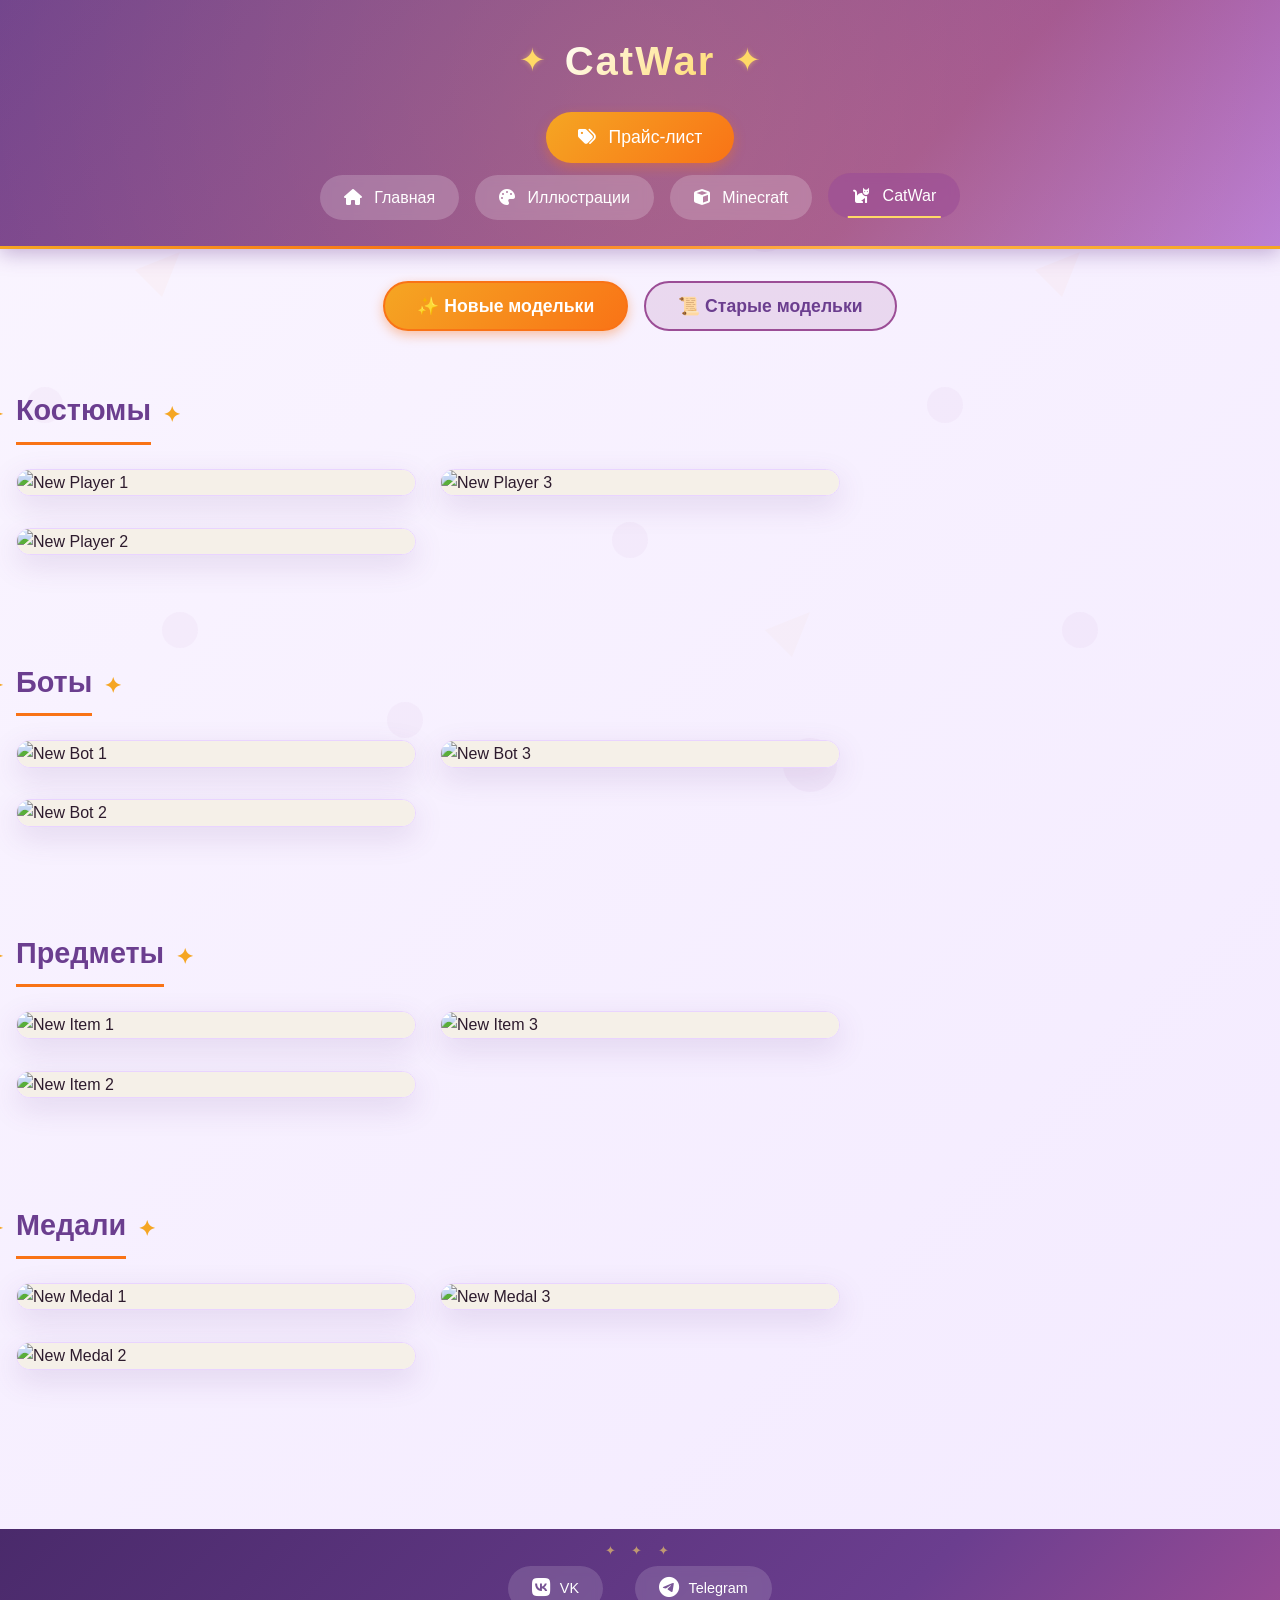
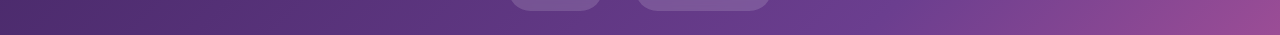
==== catwar.html @ e0d7789e "Update catwar.html" ====
<!DOCTYPE html>
<html lang="ru">
<head>
    <meta charset="UTF-8">
    <meta name="viewport" content="width=device-width, initial-scale=1.0">
    <title>CatWar</title>
    <link rel="stylesheet" href="style.css">
    <link rel="stylesheet" href="https://cdnjs.cloudflare.com/ajax/libs/font-awesome/6.0.0-beta3/css/all.min.css">
</head>
<body>
    <header>
        <div class="header-content">
            <div class="page-title-header">
                <span class="title-star-left">✦</span>
                <h1>CatWar</h1>
                <span class="title-star-right">✦</span>
            </div>
        </div>
        <nav>
            <a href="price.html" class="price-btn"><i class="fas fa-tags"></i> Прайс-лист</a>
            <div class="nav-links">
                <a href="index.html"><i class="fas fa-home"></i> Главная</a>
                <a href="gallery.html"><i class="fas fa-palette"></i> Иллюстрации</a>
                <a href="minecraft.html"><i class="fas fa-cube"></i> Minecraft</a>
                <a href="catwar.html" class="active"><i class="fas fa-cat"></i> CatWar</a>
            </div>
        </nav>
    </header>

    <main>
        <div class="section-tabs">
            <button class="tab-btn active" data-tab="new">✨ Новые модельки</button>
            <button class="tab-btn" data-tab="old">📜 Старые модельки</button>
        </div>

        <!-- Новые модельки -->
        <div id="new" class="section-content active">
            <div class="category">
                <h3>Костюмы</h3>
                <div class="gallery">
                    <div class="card">
                        <div class="card-image" data-img="https://via.placeholder.com/400x400?text=New+Player+1">
                            <img src="https://via.placeholder.com/400x400?text=New+Player+1" alt="New Player 1">
                            <div class="card-overlay"><i class="fas fa-search-plus"></i></div>
                        </div>
                    </div>
                    <div class="card">
                        <div class="card-image" data-img="https://via.placeholder.com/400x400?text=New+Player+2">
                            <img src="https://via.placeholder.com/400x400?text=New+Player+2" alt="New Player 2">
                            <div class="card-overlay"><i class="fas fa-search-plus"></i></div>
                        </div>
                    </div>
                    <div class="card">
                        <div class="card-image" data-img="https://via.placeholder.com/400x400?text=New+Player+3">
                            <img src="https://via.placeholder.com/400x400?text=New+Player+3" alt="New Player 3">
                            <div class="card-overlay"><i class="fas fa-search-plus"></i></div>
                        </div>
                    </div>
                </div>
            </div>
            <div class="category">
                <h3>Боты</h3>
                <div class="gallery">
                    <div class="card">
                        <div class="card-image" data-img="https://via.placeholder.com/400x400?text=New+Bot+1">
                            <img src="https://via.placeholder.com/400x400?text=New+Bot+1" alt="New Bot 1">
                            <div class="card-overlay"><i class="fas fa-search-plus"></i></div>
                        </div>
                    </div>
                    <div class="card">
                        <div class="card-image" data-img="https://via.placeholder.com/400x400?text=New+Bot+2">
                            <img src="https://via.placeholder.com/400x400?text=New+Bot+2" alt="New Bot 2">
                            <div class="card-overlay"><i class="fas fa-search-plus"></i></div>
                        </div>
                    </div>
                    <div class="card">
                        <div class="card-image" data-img="https://via.placeholder.com/400x400?text=New+Bot+3">
                            <img src="https://via.placeholder.com/400x400?text=New+Bot+3" alt="New Bot 3">
                            <div class="card-overlay"><i class="fas fa-search-plus"></i></div>
                        </div>
                    </div>
                </div>
            </div>
            <div class="category">
                <h3>Предметы</h3>
                <div class="gallery">
                    <div class="card">
                        <div class="card-image" data-img="https://via.placeholder.com/400x400?text=New+Item+1">
                            <img src="https://via.placeholder.com/400x400?text=New+Item+1" alt="New Item 1">
                            <div class="card-overlay"><i class="fas fa-search-plus"></i></div>
                        </div>
                    </div>
                    <div class="card">
                        <div class="card-image" data-img="https://via.placeholder.com/400x400?text=New+Item+2">
                            <img src="https://via.placeholder.com/400x400?text=New+Item+2" alt="New Item 2">
                            <div class="card-overlay"><i class="fas fa-search-plus"></i></div>
                        </div>
                    </div>
                    <div class="card">
                        <div class="card-image" data-img="https://via.placeholder.com/400x400?text=New+Item+3">
                            <img src="https://via.placeholder.com/400x400?text=New+Item+3" alt="New Item 3">
                            <div class="card-overlay"><i class="fas fa-search-plus"></i></div>
                        </div>
                    </div>
                </div>
            </div>
            <div class="category">
                <h3>Медали</h3>
                <div class="gallery">
                    <div class="card">
                        <div class="card-image" data-img="https://via.placeholder.com/400x400?text=New+Medal+1">
                            <img src="https://via.placeholder.com/400x400?text=New+Medal+1" alt="New Medal 1">
                            <div class="card-overlay"><i class="fas fa-search-plus"></i></div>
                        </div>
                    </div>
                    <div class="card">
                        <div class="card-image" data-img="https://via.placeholder.com/400x400?text=New+Medal+2">
                            <img src="https://via.placeholder.com/400x400?text=New+Medal+2" alt="New Medal 2">
                            <div class="card-overlay"><i class="fas fa-search-plus"></i></div>
                        </div>
                    </div>
                    <div class="card">
                        <div class="card-image" data-img="https://via.placeholder.com/400x400?text=New+Medal+3">
                            <img src="https://via.placeholder.com/400x400?text=New+Medal+3" alt="New Medal 3">
                            <div class="card-overlay"><i class="fas fa-search-plus"></i></div>
                        </div>
                    </div>
                </div>
            </div>
        </div>

        <!-- Старые модельки -->
        <div id="old" class="section-content">
            <div class="category">
                <h3>Костюмы</h3>
                <div class="gallery">
                    <div class="card">
                        <div class="card-image" data-img="https://via.placeholder.com/400x400?text=Old+Player+1">
                            <img src="https://via.placeholder.com/400x400?text=Old+Player+1" alt="Old Player 1">
                            <div class="card-overlay"><i class="fas fa-search-plus"></i></div>
                        </div>
                    </div>
                    <div class="card">
                        <div class="card-image" data-img="https://via.placeholder.com/400x400?text=Old+Player+2">
                            <img src="https://via.placeholder.com/400x400?text=Old+Player+2" alt="Old Player 2">
                            <div class="card-overlay"><i class="fas fa-search-plus"></i></div>
                        </div>
                    </div>
                    <div class="card">
                        <div class="card-image" data-img="https://via.placeholder.com/400x400?text=Old+Player+3">
                            <img src="https://via.placeholder.com/400x400?text=Old+Player+3" alt="Old Player 3">
                            <div class="card-overlay"><i class="fas fa-search-plus"></i></div>
                        </div>
                    </div>
                </div>
            </div>
            <div class="category">
                <h3>Боты</h3>
                <div class="gallery">
                    <div class="card">
                        <div class="card-image" data-img="https://via.placeholder.com/400x400?text=Old+Bot+1">
                            <img src="https://via.placeholder.com/400x400?text=Old+Bot+1" alt="Old Bot 1">
                            <div class="card-overlay"><i class="fas fa-search-plus"></i></div>
                        </div>
                    </div>
                    <div class="card">
                        <div class="card-image" data-img="https://via.placeholder.com/400x400?text=Old+Bot+2">
                            <img src="https://via.placeholder.com/400x400?text=Old+Bot+2" alt="Old Bot 2">
                            <div class="card-overlay"><i class="fas fa-search-plus"></i></div>
                        </div>
                    </div>
                    <div class="card">
                        <div class="card-image" data-img="https://via.placeholder.com/400x400?text=Old+Bot+3">
                            <img src="https://via.placeholder.com/400x400?text=Old+Bot+3" alt="Old Bot 3">
                            <div class="card-overlay"><i class="fas fa-search-plus"></i></div>
                        </div>
                    </div>
                </div>
            </div>
            <div class="category">
                <h3>Предметы</h3>
                <div class="gallery">
                    <div class="card">
                        <div class="card-image" data-img="https://via.placeholder.com/400x400?text=Old+Item+1">
                            <img src="https://via.placeholder.com/400x400?text=Old+Item+1" alt="Old Item 1">
                            <div class="card-overlay"><i class="fas fa-search-plus"></i></div>
                        </div>
                    </div>
                    <div class="card">
                        <div class="card-image" data-img="https://via.placeholder.com/400x400?text=Old+Item+2">
                            <img src="https://via.placeholder.com/400x400?text=Old+Item+2" alt="Old Item 2">
                            <div class="card-overlay"><i class="fas fa-search-plus"></i></div>
                        </div>
                    </div>
                    <div class="card">
                        <div class="card-image" data-img="https://via.placeholder.com/400x400?text=Old+Item+3">
                            <img src="https://via.placeholder.com/400x400?text=Old+Item+3" alt="Old Item 3">
                            <div class="card-overlay"><i class="fas fa-search-plus"></i></div>
                        </div>
                    </div>
                </div>
            </div>
            <div class="category">
                <h3>Медали</h3>
                <div class="gallery">
                    <div class="card">
                        <div class="card-image" data-img="https://via.placeholder.com/400x400?text=Old+Medal+1">
                            <img src="https://via.placeholder.com/400x400?text=Old+Medal+1" alt="Old Medal 1">
                            <div class="card-overlay"><i class="fas fa-search-plus"></i></div>
                        </div>
                    </div>
                    <div class="card">
                        <div class="card-image" data-img="https://via.placeholder.com/400x400?text=Old+Medal+2">
                            <img src="https://via.placeholder.com/400x400?text=Old+Medal+2" alt="Old Medal 2">
                            <div class="card-overlay"><i class="fas fa-search-plus"></i></div>
                        </div>
                    </div>
                    <div class="card">
                        <div class="card-image" data-img="https://via.placeholder.com/400x400?text=Old+Medal+3">
                            <img src="https://via.placeholder.com/400x400?text=Old+Medal+3" alt="Old Medal 3">
                            <div class="card-overlay"><i class="fas fa-search-plus"></i></div>
                        </div>
                    </div>
                </div>
            </div>
        </div>
    </main>

    <footer>
        <div class="social-icons">
            <a href="https://vk.com/club159753129" target="_blank" class="social-link vk"><i class="fab fa-vk"></i><span>VK</span></a>
            <a href="https://t.me/AsyaF0xy" target="_blank" class="social-link telegram"><i class="fab fa-telegram-plane"></i><span>Telegram</span></a>
        </div>
    </footer>

    <div id="imageModal" class="modal">
        <span class="close-modal">&times;</span>
        <img class="modal-content" id="modalImage">
    </div>

    <script>
        document.addEventListener('DOMContentLoaded', function() {
            // ========== МОДАЛЬНОЕ ОКНО ДЛЯ ИЗОБРАЖЕНИЙ ==========
            const modal = document.getElementById('imageModal');
            const modalImg = document.getElementById('modalImage');
            const closeModal = document.querySelector('.close-modal');
            
            const imageContainers = document.querySelectorAll('.card-image');
            imageContainers.forEach(container => {
                container.style.cursor = 'pointer';
                container.addEventListener('click', function(e) {
                    e.stopPropagation();
                    let imgSrc = this.getAttribute('data-img');
                    if (!imgSrc) {
                        const img = this.querySelector('img');
                        if (img) imgSrc = img.src;
                    }
                    if (imgSrc) {
                        modal.style.display = 'flex';
                        modalImg.src = imgSrc;
                    }
                });
            });
            
            if (closeModal) {
                closeModal.addEventListener('click', function() {
                    modal.style.display = 'none';
                });
            }
            
            modal.addEventListener('click', function(e) {
                if (e.target === modal) {
                    modal.style.display = 'none';
                }
            });
            
            // ========== ПЕРЕКЛЮЧЕНИЕ ВКЛАДОК CATWAR ==========
            const tabBtns = document.querySelectorAll('.tab-btn');
            const sections = {
                new: document.getElementById('new'),
                old: document.getElementById('old')
            };
            
            tabBtns.forEach(btn => {
                btn.addEventListener('click', function() {
                    const tabId = this.getAttribute('data-tab');
                    
                    // Убираем активный класс у всех кнопок
                    tabBtns.forEach(b => b.classList.remove('active'));
                    // Добавляем активный класс нажатой кнопке
                    this.classList.add('active');
                    
                    // Скрываем все секции
                    Object.values(sections).forEach(section => {
                        if (section) section.classList.remove('active');
                    });
                    
                    // Показываем нужную секцию
                    if (sections[tabId]) {
                        sections[tabId].classList.add('active');
                    }
                });
            });
        });
    </script>
</body>
</html>
---- style.css ----
* {
    margin: 0;
    padding: 0;
    box-sizing: border-box;
}

body {
    font-family: 'Segoe UI', Tahoma, Geneva, Verdana, sans-serif;
    line-height: 1.6;
    color: #2d1b2d;
    background: linear-gradient(135deg, #faf5ff 0%, #f3eaff 100%);
    display: flex;
    flex-direction: column;
    min-height: 100vh;
    position: relative;
}

/* Декоративные элементы на фоне */
body::before {
    content: '';
    position: fixed;
    top: 0;
    left: 0;
    width: 100%;
    height: 100%;
    pointer-events: none;
    background-image: url('data:image/svg+xml;utf8,<svg xmlns="http://www.w3.org/2000/svg" viewBox="0 0 100 100"><circle cx="10" cy="10" r="2" fill="rgba(155,77,150,0.08)"/><circle cx="85" cy="25" r="3" fill="rgba(155,77,150,0.08)"/><circle cx="45" cy="80" r="2" fill="rgba(155,77,150,0.08)"/><circle cx="70" cy="60" r="2" fill="rgba(155,77,150,0.08)"/><circle cx="20" cy="70" r="2" fill="rgba(155,77,150,0.08)"/><circle cx="90" cy="85" r="3" fill="rgba(155,77,150,0.08)"/><circle cx="5" cy="45" r="2" fill="rgba(155,77,150,0.08)"/><circle cx="60" cy="15" r="2" fill="rgba(155,77,150,0.08)"/><path d="M15 30 L20 28 L18 33 Z" fill="rgba(249,115,22,0.05)"/><path d="M85 70 L90 68 L88 73 Z" fill="rgba(245,166,35,0.05)"/></svg>');
    background-repeat: repeat;
    opacity: 0.5;
    z-index: -1;
}

/* Плавающие звёздочки на фоне */
.floating-bg-stars {
    position: fixed;
    top: 0;
    left: 0;
    width: 100%;
    height: 100%;
    pointer-events: none;
    overflow: hidden;
    z-index: 0;
}

.floating-bg-stars i {
    position: absolute;
    color: rgba(249, 115, 22, 0.2);
    font-size: 0.7rem;
    animation: floatBgStar 20s linear infinite;
}

.floating-bg-stars i:nth-child(1) { top: 10%; left: 20%; animation-duration: 22s; }
.floating-bg-stars i:nth-child(2) { top: 30%; left: 85%; animation-duration: 26s; font-size: 0.9rem; }
.floating-bg-stars i:nth-child(3) { top: 70%; left: 15%; animation-duration: 30s; }
.floating-bg-stars i:nth-child(4) { top: 50%; left: 45%; animation-duration: 24s; font-size: 0.8rem; }
.floating-bg-stars i:nth-child(5) { top: 85%; left: 70%; animation-duration: 28s; }
.floating-bg-stars i:nth-child(6) { top: 15%; left: 60%; animation-duration: 18s; }
.floating-bg-stars i:nth-child(7) { top: 60%; left: 90%; animation-duration: 32s; }
.floating-bg-stars i:nth-child(8) { top: 40%; left: 10%; animation-duration: 35s; }

@keyframes floatBgStar {
    0% { transform: translateY(0) rotate(0deg); opacity: 0; }
    10% { opacity: 0.6; }
    80% { opacity: 0.6; }
    100% { transform: translateY(-100px) rotate(180deg); opacity: 0; }
}

/* Шапка сайта */
header {
    background: linear-gradient(135deg, #6b3e8f 0%, #9b4d96 70%, #b87cdb 100%);
    color: #fff;
    text-align: center;
    padding: 1.8rem 1rem;
    box-shadow: 0 4px 20px rgba(107, 62, 143, 0.4);
    position: relative;
    overflow: hidden;
}

header::before {
    content: '';
    position: absolute;
    top: -50%;
    left: -50%;
    width: 200%;
    height: 200%;
    background: radial-gradient(circle, rgba(255,200,100,0.2) 0%, transparent 70%);
    animation: rotate 20s linear infinite;
}

header::after {
    content: '';
    position: absolute;
    bottom: 0;
    left: 0;
    right: 0;
    height: 3px;
    background: linear-gradient(90deg, #f5a623, #f97316, #ffb347, #f5a623);
    animation: shimmer 3s ease-in-out infinite;
}

@keyframes shimmer {
    0% { opacity: 0.5; background-position: -100%; }
    50% { opacity: 1; }
    100% { opacity: 0.5; background-position: 100%; }
}

@keyframes rotate {
    from { transform: rotate(0deg); }
    to { transform: rotate(360deg); }
}

.header-content {
    position: relative;
    z-index: 1;
}

/* Заголовок страницы в шапке */
.page-title-header {
    display: flex;
    align-items: center;
    justify-content: center;
    gap: 1.2rem;
    flex-wrap: wrap;
}

.title-star-left, .title-star-right {
    font-size: 2rem;
    color: #ffd966;
    text-shadow: 0 0 5px rgba(255,217,102,0.5);
    animation: starSpin 3s ease-in-out infinite;
}

.title-star-left {
    animation-delay: 0s;
}

.title-star-right {
    animation-delay: 1.5s;
}

@keyframes starSpin {
    0%, 100% { transform: rotate(0deg) scale(1); opacity: 0.7; }
    50% { transform: rotate(10deg) scale(1.1); opacity: 1; }
}

.page-title-header h1 {
    font-size: 2.5rem;
    margin: 0;
    text-shadow: 2px 2px 4px rgba(0,0,0,0.2);
    letter-spacing: 2px;
    background: linear-gradient(135deg, #fff, #ffd966);
    -webkit-background-clip: text;
    background-clip: text;
    color: transparent;
    text-shadow: none;
}

/* Навигация */
nav {
    margin-top: 1.2rem;
    position: relative;
    z-index: 1;
    display: flex;
    flex-direction: column;
    align-items: center;
    gap: 0.8rem;
}

.price-btn {
    background: linear-gradient(135deg, #f5a623, #f97316);
    padding: 0.7rem 2rem;
    font-size: 1.1rem;
    box-shadow: 0 4px 12px rgba(249, 115, 22, 0.4);
    position: relative;
    overflow: hidden;
}

.price-btn::before {
    content: '';
    position: absolute;
    top: 0;
    left: -100%;
    width: 100%;
    height: 100%;
    background: linear-gradient(90deg, transparent, rgba(255,255,255,0.3), transparent);
    transition: left 0.5s;
}

.price-btn:hover::before {
    left: 100%;
}

.price-btn:hover {
    transform: translateY(-2px);
    box-shadow: 0 6px 16px rgba(249, 115, 22, 0.6);
}

.nav-links {
    display: flex;
    gap: 1rem;
    flex-wrap: wrap;
    justify-content: center;
}

nav a {
    color: #fff;
    text-decoration: none;
    margin: 0;
    padding: 0.6rem 1.5rem;
    border-radius: 30px;
    transition: all 0.3s;
    font-weight: 500;
    display: inline-block;
    background: rgba(255,255,255,0.2);
    backdrop-filter: blur(5px);
    position: relative;
}

nav a i {
    margin-right: 0.5rem;
}

nav a::after {
    content: '';
    position: absolute;
    bottom: 0;
    left: 50%;
    width: 0;
    height: 2px;
    background: #ffd966;
    transition: all 0.3s;
    transform: translateX(-50%);
}

nav a:hover::after, nav a.active::after {
    width: 70%;
}

nav a:hover, nav a.active {
    background: rgba(155, 77, 150, 0.6);
    transform: translateY(-2px);
}

/* Основной контент */
main {
    flex: 1;
    max-width: 1400px;
    margin: 2rem auto;
    padding: 0 1rem;
    width: 100%;
    position: relative;
    z-index: 1;
}

/* Галерея в стиле Pinterest */
.gallery {
    column-count: 3;
    column-gap: 1.5rem;
}

.card {
    background: #fff;
    border-radius: 20px;
    overflow: hidden;
    box-shadow: 0 10px 30px rgba(107, 62, 143, 0.15);
    transition: all 0.4s;
    border: 1px solid #e9d4ff;
    margin-bottom: 1.5rem;
    break-inside: avoid;
    display: inline-block;
    width: 100%;
    position: relative;
}

.card::before {
    content: '';
    position: absolute;
    top: 0;
    left: 0;
    right: 0;
    height: 3px;
    background: linear-gradient(90deg, #6b3e8f, #f5a623, #f97316, #6b3e8f);
    border-radius: 20px 20px 0 0;
    transform: scaleX(0);
    transition: transform 0.4s;
}

.card:hover::before {
    transform: scaleX(1);
}

.card:hover {
    transform: translateY(-8px);
    box-shadow: 0 20px 40px rgba(155, 77, 150, 0.3);
}

.card-image {
    position: relative;
    overflow: hidden;
    cursor: pointer;
    background: #f5f0e8;
}

.card-image img {
    width: 100%;
    height: auto;
    display: block;
    transition: transform 0.5s;
}

.card:hover .card-image img {
    transform: scale(1.02);
}

.card-overlay {
    position: absolute;
    top: 0;
    left: 0;
    width: 100%;
    height: 100%;
    background: rgba(107, 62, 143, 0.7);
    display: flex;
    align-items: center;
    justify-content: center;
    opacity: 0;
    transition: opacity 0.3s;
}

.card-image:hover .card-overlay {
    opacity: 1;
}

.card-overlay i {
    font-size: 2.5rem;
    color: #ffd966;
    transform: scale(0.8);
    transition: transform 0.3s;
}

.card-image:hover .card-overlay i {
    transform: scale(1);
}

/* Модальное окно */
.modal {
    display: none;
    position: fixed;
    top: 0;
    left: 0;
    width: 100%;
    height: 100%;
    background: rgba(0,0,0,0.95);
    z-index: 9999;
    align-items: center;
    justify-content: center;
    cursor: pointer;
    backdrop-filter: blur(5px);
}

.modal-content {
    max-width: 90%;
    max-height: 90%;
    object-fit: contain;
    border-radius: 16px;
    box-shadow: 0 0 40px rgba(249, 115, 22, 0.4);
    animation: zoomIn 0.3s ease;
    cursor: default;
}

@keyframes zoomIn {
    from { transform: scale(0.8); opacity: 0; }
    to { transform: scale(1); opacity: 1; }
}

.close-modal {
    position: absolute;
    top: 25px;
    right: 35px;
    color: #fff;
    font-size: 45px;
    font-weight: bold;
    cursor: pointer;
    transition: all 0.3s;
    z-index: 10000;
    width: 50px;
    height: 50px;
    display: flex;
    align-items: center;
    justify-content: center;
    border-radius: 50%;
    background: rgba(0,0,0,0.5);
}

.close-modal:hover {
    color: #f97316;
    transform: rotate(90deg) scale(1.1);
    background: rgba(0,0,0,0.8);
}

/* Декоративная рамка вокруг модального окна */
.modal::before {
    content: '✦';
    position: absolute;
    top: 20px;
    left: 30px;
    font-size: 2rem;
    color: #ffd966;
    opacity: 0.5;
    animation: pulseStar 2s ease-in-out infinite;
}

.modal::after {
    content: '✦';
    position: absolute;
    bottom: 20px;
    right: 30px;
    font-size: 2rem;
    color: #ffd966;
    opacity: 0.5;
    animation: pulseStar 2s ease-in-out infinite;
}

@keyframes pulseStar {
    0%, 100% { opacity: 0.3; transform: scale(1); }
    50% { opacity: 0.8; transform: scale(1.1); }
}

/* Категории */
.category {
    margin-bottom: 3rem;
}

.category h3 {
    font-size: 1.8rem;
    margin: 1.5rem 0 1.5rem;
    color: #6b3e8f;
    border-bottom: 3px solid #f97316;
    padding-bottom: 0.5rem;
    display: inline-block;
    position: relative;
}

.category h3::before {
    content: '✦';
    position: absolute;
    left: -30px;
    top: 50%;
    transform: translateY(-50%);
    color: #f5a623;
    font-size: 1.3rem;
    animation: spin 4s linear infinite;
}

.category h3::after {
    content: '✦';
    position: absolute;
    right: -30px;
    top: 50%;
    transform: translateY(-50%);
    color: #f5a623;
    font-size: 1.3rem;
    animation: spin 4s linear infinite reverse;
}

@keyframes spin {
    from { transform: translateY(-50%) rotate(0deg); }
    to { transform: translateY(-50%) rotate(360deg); }
}

/* Прайс-лист */
.price-note {
    background: linear-gradient(135deg, #faf5ff 0%, #f5eaff 100%);
    border-left: 4px solid #f97316;
    padding: 1.2rem;
    margin-bottom: 2rem;
    border-radius: 16px;
    text-align: center;
    position: relative;
    overflow: hidden;
}

.price-note::before {
    content: '✨';
    position: absolute;
    left: 15px;
    top: 10px;
    font-size: 1rem;
    opacity: 0.5;
    animation: float 3s ease-in-out infinite;
}

.price-note::after {
    content: '✨';
    position: absolute;
    right: 15px;
    bottom: 10px;
    font-size: 1rem;
    opacity: 0.5;
    animation: float 3s ease-in-out infinite reverse;
}

@keyframes float {
    0%, 100% { transform: translateY(0); }
    50% { transform: translateY(-5px); }
}

.specialization {
    display: flex;
    justify-content: center;
    gap: 2rem;
    margin: 2rem 0;
    flex-wrap: wrap;
}

.specialization span {
    background: linear-gradient(135deg, #6b3e8f 0%, #9b4d96 100%);
    color: #fff;
    padding: 0.7rem 1.8rem;
    border-radius: 50px;
    font-size: 1rem;
    box-shadow: 0 4px 12px rgba(107, 62, 143, 0.3);
    transition: all 0.3s;
    cursor: default;
    position: relative;
    overflow: hidden;
}

.specialization span::before {
    content: '';
    position: absolute;
    top: 0;
    left: -100%;
    width: 100%;
    height: 100%;
    background: linear-gradient(90deg, transparent, rgba(255,215,0,0.3), transparent);
    transition: left 0.5s;
}

.specialization span:hover::before {
    left: 100%;
}

.specialization span:hover {
    transform: translateY(-3px);
    box-shadow: 0 6px 16px rgba(155, 77, 150, 0.4);
}

.specialization span i {
    margin-right: 0.6rem;
}

.price-info {
    text-align: center;
    margin-bottom: 2rem;
    display: flex;
    align-items: center;
    justify-content: center;
    gap: 0.5rem;
    color: #6b3e8f;
    background: rgba(155, 77, 150, 0.1);
    padding: 0.8rem;
    border-radius: 50px;
    width: fit-content;
    margin-left: auto;
    margin-right: auto;
}

.price-info i {
    font-size: 1.2rem;
    color: #f97316;
}

.price-category h3 {
    font-size: 1.4rem;
    margin: 1.8rem 0 1rem;
    color: #6b3e8f;
    border-bottom: 2px solid #f97316;
    padding-bottom: 0.4rem;
    display: inline-block;
}

.price-table {
    width: 100%;
    border-collapse: collapse;
    background: #fff;
    box-shadow: 0 4px 16px rgba(107, 62, 143, 0.1);
    margin-bottom: 1.5rem;
    border-radius: 16px;
    overflow: hidden;
}

.price-table th, .price-table td {
    border: 1px solid #e9d4ff;
    padding: 12px 16px;
    text-align: left;
}

.price-table th {
    background: linear-gradient(135deg, #6b3e8f 0%, #9b4d96 100%);
    color: #fff;
    font-weight: 600;
}

.price-table tr:nth-child(even) {
    background: #faf5ff;
}

.price-table tr:hover {
    background: #fff0e0;
    transition: background 0.2s;
}

/* Информационные блоки */
.info-block {
    background: #fff;
    border-radius: 20px;
    padding: 1.8rem;
    margin: 2rem 0;
    box-shadow: 0 8px 24px rgba(107, 62, 143, 0.1);
    border: 1px solid #e9d4ff;
    transition: all 0.3s;
    position: relative;
    overflow: hidden;
}

.info-block::before {
    content: '✦';
    position: absolute;
    top: 12px;
    left: 12px;
    font-size: 1.2rem;
    color: #f5a623;
    opacity: 0.4;
    animation: spin 6s linear infinite;
}

.info-block::after {
    content: '✦';
    position: absolute;
    bottom: 12px;
    right: 12px;
    font-size: 1.2rem;
    color: #f5a623;
    opacity: 0.4;
    animation: spin 6s linear infinite reverse;
}

.info-block:hover {
    transform: translateY(-3px);
    box-shadow: 0 12px 28px rgba(249, 115, 22, 0.15);
}

.info-block h3 {
    border-bottom: none;
    margin-top: 0;
    display: block;
    color: #f97316;
    margin-bottom: 1rem;
}

.info-block h3 i {
    margin-right: 0.6rem;
    color: #f5a623;
}

.payment-methods {
    display: flex;
    flex-wrap: wrap;
    gap: 1rem;
    margin-top: 0.8rem;
}

.payment-methods span {
    background: linear-gradient(135deg, #faf5ff 0%, #f5eaff 100%);
    padding: 0.6rem 1.3rem;
    border-radius: 30px;
    font-size: 0.9rem;
    color: #6b3e8f;
    font-weight: 500;
    transition: all 0.3s;
    border: 1px solid #e9d4ff;
}

.payment-methods span:hover {
    transform: translateY(-2px);
    box-shadow: 0 2px 8px rgba(249, 115, 22, 0.2);
    border-color: #f97316;
}

/* Стили для лобби */
.welcome-block {
    text-align: center;
    position: relative;
}

.welcome-block .decor-line {
    width: 100px;
    height: 2px;
    background: linear-gradient(90deg, transparent, #6b3e8f, #f5a623, #f97316, #6b3e8f, transparent);
    margin: 1rem auto;
    border-radius: 2px;
}

.welcome-block h3 {
    color: #6b3e8f;
    margin-bottom: 1rem;
    font-size: 1.8rem;
}

.welcome-block p {
    font-size: 1.1rem;
    max-width: 800px;
    margin: 0 auto;
    line-height: 1.6;
}

.tools-block {
    text-align: center;
}

.tools-list {
    display: flex;
    justify-content: center;
    gap: 2rem;
    flex-wrap: wrap;
    margin-top: 1rem;
}

.tools-list p {
    background: linear-gradient(135deg, #faf5ff 0%, #f5eaff 100%);
    padding: 0.8rem 1.5rem;
    border-radius: 20px;
    border: 1px solid #e9d4ff;
    font-size: 1rem;
    transition: all 0.3s;
}

.tools-list p:hover {
    border-color: #f97316;
    transform: translateY(-2px);
}

.tools-list i {
    margin-right: 0.5rem;
    color: #f97316;
}

.info-grid {
    display: grid;
    grid-template-columns: repeat(auto-fit, minmax(250px, 1fr));
    gap: 1.5rem;
    margin: 2rem 0;
}

.info-card {
    background: #fff;
    border-radius: 20px;
    padding: 1.5rem;
    text-align: center;
    transition: all 0.3s;
    border: 1px solid #e9d4ff;
    box-shadow: 0 4px 12px rgba(107, 62, 143, 0.1);
    position: relative;
}

.info-card::before {
    content: '';
    position: absolute;
    top: 0;
    left: 0;
    right: 0;
    height: 3px;
    background: linear-gradient(90deg, #6b3e8f, #f5a623, #f97316);
    border-radius: 20px 20px 0 0;
}

.info-card:hover {
    transform: translateY(-5px);
    box-shadow: 0 12px 28px rgba(249, 115, 22, 0.2);
}

.info-card i {
    font-size: 2rem;
    color: #f97316;
    margin-bottom: 1rem;
}

.info-card h3 {
    color: #6b3e8f;
    margin-bottom: 0.5rem;
    font-size: 1.3rem;
}

.info-link {
    display: inline-block;
    color: #f97316;
    text-decoration: none;
    font-weight: bold;
    transition: color 0.3s;
}

.info-link:hover {
    color: #f5a623;
}

/* Minecraft блок */
.minecraft-info {
    background: linear-gradient(135deg, #faf5ff 0%, #f5eaff 100%);
    border: 1px solid #f97316;
}

.minecraft-info h3 {
    color: #f97316;
}

/* Переключаемые разделы CatWar */
.section-tabs {
    display: flex;
    justify-content: center;
    gap: 1rem;
    margin-bottom: 2rem;
    flex-wrap: wrap;
}

.tab-btn {
    background: rgba(155, 77, 150, 0.15);
    border: 2px solid #9b4d96;
    color: #6b3e8f;
    padding: 0.8rem 2rem;
    border-radius: 50px;
    font-size: 1.1rem;
    font-weight: bold;
    cursor: pointer;
    transition: all 0.3s;
    font-family: inherit;
    position: relative;
    overflow: hidden;
}

.tab-btn::before {
    content: '';
    position: absolute;
    top: 0;
    left: -100%;
    width: 100%;
    height: 100%;
    background: linear-gradient(90deg, transparent, rgba(255,215,0,0.3), transparent);
    transition: left 0.4s;
}

.tab-btn:hover::before {
    left: 100%;
}

.tab-btn:hover {
    background: #f97316;
    color: white;
    transform: translateY(-2px);
    border-color: #f97316;
}

.tab-btn.active {
    background: linear-gradient(135deg, #f5a623, #f97316);
    color: white;
    border-color: #f97316;
    box-shadow: 0 4px 12px rgba(249, 115, 22, 0.4);
}

.section-content {
    display: none;
    animation: fadeIn 0.5s ease;
}

.section-content.active {
    display: block;
}

@keyframes fadeIn {
    from { opacity: 0; transform: translateY(10px); }
    to { opacity: 1; transform: translateY(0); }
}

/* Подвал */
footer {
    background: linear-gradient(135deg, #4a2a6b 0%, #6b3e8f 70%, #9b4d96 100%);
    color: #fff;
    text-align: center;
    padding: 1.5rem;
    margin-top: 3rem;
    position: relative;
}

footer::before {
    content: '✦ ✦ ✦';
    position: absolute;
    top: 12px;
    left: 50%;
    transform: translateX(-50%);
    font-size: 0.8rem;
    letter-spacing: 6px;
    opacity: 0.6;
    color: #ffd966;
    animation: pulse 2s ease-in-out infinite;
}

.social-icons {
    display: flex;
    justify-content: center;
    gap: 2rem;
    margin-top: 0.8rem;
}

.social-link {
    display: flex;
    align-items: center;
    gap: 0.6rem;
    color: #fff;
    text-decoration: none;
    padding: 0.7rem 1.5rem;
    border-radius: 40px;
    transition: all 0.3s;
    background: rgba(255,255,255,0.15);
    backdrop-filter: blur(5px);
    position: relative;
    overflow: hidden;
}

.social-link::before {
    content: '';
    position: absolute;
    top: 0;
    left: -100%;
    width: 100%;
    height: 100%;
    background: linear-gradient(90deg, transparent, rgba(255,215,0,0.3), transparent);
    transition: left 0.4s;
}

.social-link:hover::before {
    left: 100%;
}

.social-link i {
    font-size: 1.3rem;
}

.social-link span {
    font-size: 0.9rem;
    font-weight: 500;
}

.social-link:hover {
    transform: translateY(-5px);
    box-shadow: 0 6px 16px rgba(0,0,0,0.2);
}

.social-link.vk:hover {
    background: #4c75a3;
}

.social-link.telegram:hover {
    background: #26a5e4;
}

/* Адаптивность */
@media (max-width: 992px) {
    .gallery {
        column-count: 2;
    }
}

@media (max-width: 768px) {
    .page-title-header h1 {
        font-size: 1.8rem;
    }
    
    .title-star-left, .title-star-right {
        font-size: 1.4rem;
    }
    
    nav a {
        padding: 0.4rem 1rem;
        font-size: 0.85rem;
    }
    
    .price-btn {
        padding: 0.5rem 1.2rem;
        font-size: 0.95rem;
    }
    
    .gallery {
        column-count: 1;
    }
    
    .price-table th, .price-table td {
        padding: 8px 10px;
        font-size: 0.85rem;
    }
    
    .specialization {
        gap: 1rem;
    }
    
    .specialization span {
        padding: 0.5rem 1.2rem;
        font-size: 0.85rem;
    }
    
    .tools-list {
        gap: 1rem;
    }
    
    .tools-list p {
        padding: 0.6rem 1rem;
        font-size: 0.9rem;
    }
    
    .info-grid {
        grid-template-columns: 1fr;
    }
    
    .tab-btn {
        padding: 0.5rem 1rem;
        font-size: 0.9rem;
    }
    
    .category h3::before,
    .category h3::after {
        display: none;
    }
    
    .close-modal {
        top: 15px;
        right: 20px;
        font-size: 35px;
    }
}
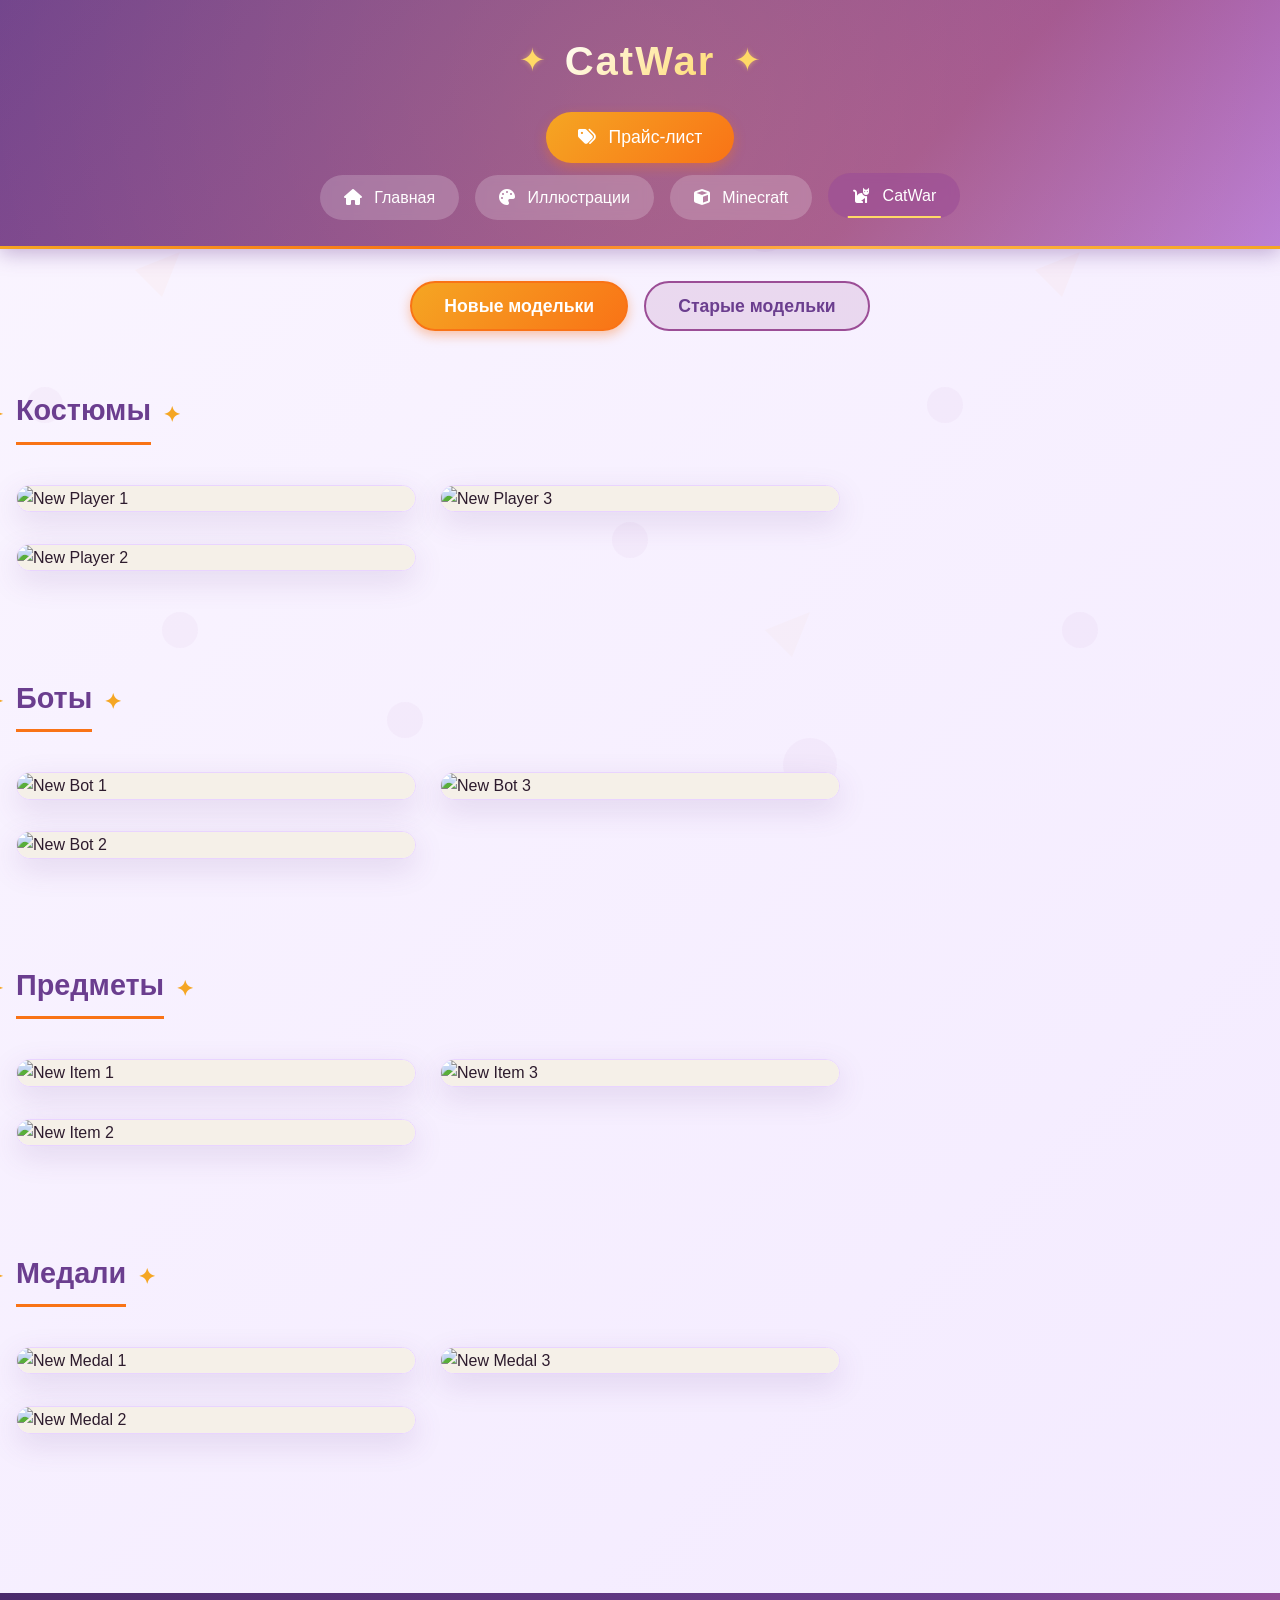
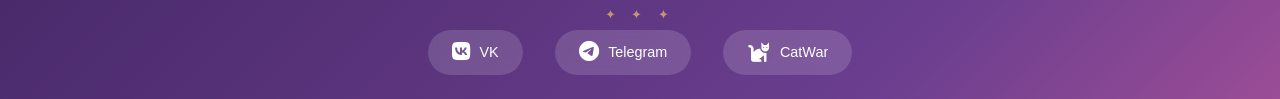
==== commit 834f8762: "Update catwar.html" ====
--- a/catwar.html
+++ b/catwar.html
@@ -29,8 +29,8 @@
 
     <main>
         <div class="section-tabs">
-            <button class="tab-btn active" data-tab="new">✨ Новые модельки</button>
-            <button class="tab-btn" data-tab="old">📜 Старые модельки</button>
+            <button class="tab-btn active" data-tab="new">Новые модельки</button>
+            <button class="tab-btn" data-tab="old">Старые модельки</button>
         </div>
 
         <!-- Новые модельки -->
@@ -227,11 +227,21 @@
     </main>
 
     <footer>
-        <div class="social-icons">
-            <a href="https://vk.com/club159753129" target="_blank" class="social-link vk"><i class="fab fa-vk"></i><span>VK</span></a>
-            <a href="https://t.me/AsyaF0xy" target="_blank" class="social-link telegram"><i class="fab fa-telegram-plane"></i><span>Telegram</span></a>
-        </div>
-    </footer>
+    <div class="social-icons">
+        <a href="https://vk.com/club159753129" target="_blank" class="social-link vk" aria-label="ВКонтакте">
+            <i class="fab fa-vk"></i>
+            <span>VK</span>
+        </a>
+        <a href="https://t.me/AsyaF0xy" target="_blank" class="social-link telegram" aria-label="Telegram">
+            <i class="fab fa-telegram-plane"></i>
+            <span>Telegram</span>
+        </a>
+        <a href="https://catwar.su/cat954921" target="_blank" class="social-link catwar" aria-label="CatWar">
+            <i class="fas fa-cat"></i>
+            <span>CatWar</span>
+        </a>
+    </div>
+</footer>
 
     <div id="imageModal" class="modal">
         <span class="close-modal">&times;</span>
--- a/style.css
+++ b/style.css
@@ -30,41 +30,6 @@
     z-index: -1;
 }
 
-/* Плавающие звёздочки на фоне */
-.floating-bg-stars {
-    position: fixed;
-    top: 0;
-    left: 0;
-    width: 100%;
-    height: 100%;
-    pointer-events: none;
-    overflow: hidden;
-    z-index: 0;
-}
-
-.floating-bg-stars i {
-    position: absolute;
-    color: rgba(249, 115, 22, 0.2);
-    font-size: 0.7rem;
-    animation: floatBgStar 20s linear infinite;
-}
-
-.floating-bg-stars i:nth-child(1) { top: 10%; left: 20%; animation-duration: 22s; }
-.floating-bg-stars i:nth-child(2) { top: 30%; left: 85%; animation-duration: 26s; font-size: 0.9rem; }
-.floating-bg-stars i:nth-child(3) { top: 70%; left: 15%; animation-duration: 30s; }
-.floating-bg-stars i:nth-child(4) { top: 50%; left: 45%; animation-duration: 24s; font-size: 0.8rem; }
-.floating-bg-stars i:nth-child(5) { top: 85%; left: 70%; animation-duration: 28s; }
-.floating-bg-stars i:nth-child(6) { top: 15%; left: 60%; animation-duration: 18s; }
-.floating-bg-stars i:nth-child(7) { top: 60%; left: 90%; animation-duration: 32s; }
-.floating-bg-stars i:nth-child(8) { top: 40%; left: 10%; animation-duration: 35s; }
-
-@keyframes floatBgStar {
-    0% { transform: translateY(0) rotate(0deg); opacity: 0; }
-    10% { opacity: 0.6; }
-    80% { opacity: 0.6; }
-    100% { transform: translateY(-100px) rotate(180deg); opacity: 0; }
-}
-
 /* Шапка сайта */
 header {
     background: linear-gradient(135deg, #6b3e8f 0%, #9b4d96 70%, #b87cdb 100%);
@@ -256,6 +221,8 @@
 .gallery {
     column-count: 3;
     column-gap: 1.5rem;
+    clear: both;
+    margin-top: 1rem;
 }
 
 .card {
@@ -339,6 +306,622 @@
 
 .card-image:hover .card-overlay i {
     transform: scale(1);
+}
+
+/* Категории */
+.category {
+    margin-bottom: 3rem;
+}
+
+.category h3 {
+    font-size: 1.8rem;
+    margin: 1.5rem 0 1.5rem;
+    color: #6b3e8f;
+    border-bottom: 3px solid #f97316;
+    padding-bottom: 0.5rem;
+    display: inline-block;
+    position: relative;
+}
+
+.category h3::before {
+    content: '✦';
+    position: absolute;
+    left: -30px;
+    top: 50%;
+    transform: translateY(-50%);
+    color: #f5a623;
+    font-size: 1.3rem;
+    animation: spin 4s linear infinite;
+}
+
+.category h3::after {
+    content: '✦';
+    position: absolute;
+    right: -30px;
+    top: 50%;
+    transform: translateY(-50%);
+    color: #f5a623;
+    font-size: 1.3rem;
+    animation: spin 4s linear infinite reverse;
+}
+
+@keyframes spin {
+    from { transform: translateY(-50%) rotate(0deg); }
+    to { transform: translateY(-50%) rotate(360deg); }
+}
+
+/* Прайс-лист */
+.price-note {
+    background: #fff;
+    border-radius: 20px;
+    padding: 1.8rem;
+    margin: 2rem 0;
+    box-shadow: 0 8px 24px rgba(107, 62, 143, 0.1);
+    border: 1px solid #e9d4ff;
+    transition: all 0.3s;
+    position: relative;
+    overflow: hidden;
+    text-align: center;
+}
+
+.price-note .decor-line {
+    width: 100px;
+    height: 2px;
+    background: linear-gradient(90deg, transparent, #6b3e8f, #f5a623, #f97316, #6b3e8f, transparent);
+    margin: 1rem auto;
+    border-radius: 2px;
+}
+
+.price-note p {
+    font-size: 1.1rem;
+    max-width: 800px;
+    margin: 0 auto;
+    line-height: 1.6;
+    color: #4a2a4a;
+}
+
+.price-note strong {
+    color: #f97316;
+}
+
+/* Ряд из трёх таблиц */
+.price-row {
+    display: flex;
+    flex-wrap: wrap;
+    gap: 1.5rem;
+    margin: 2rem 0;
+    justify-content: center;
+}
+
+.price-row .price-category {
+    flex: 1;
+    min-width: 250px;
+    margin-bottom: 0;
+}
+
+.price-category.full-width {
+    width: 100%;
+    margin-top: 2rem;
+}
+
+.price-category {
+    margin-bottom: 2rem;
+}
+
+.price-category h3 {
+    font-size: 1.4rem;
+    margin: 1.8rem 0 1rem;
+    color: #6b3e8f;
+    border-bottom: 2px solid #f97316;
+    padding-bottom: 0.4rem;
+    display: inline-block;
+}
+
+.price-row .price-category h3 {
+    margin-top: 0;
+}
+
+.price-table {
+    width: 100%;
+    border-collapse: collapse;
+    background: #fff;
+    box-shadow: 0 4px 16px rgba(107, 62, 143, 0.1);
+    margin-bottom: 1.5rem;
+    border-radius: 16px;
+    overflow: hidden;
+}
+
+.price-table th, .price-table td {
+    border: 1px solid #e9d4ff;
+    padding: 12px 16px;
+    text-align: left;
+}
+
+.price-table th {
+    background: linear-gradient(135deg, #6b3e8f 0%, #9b4d96 100%);
+    color: #fff;
+    font-weight: 600;
+}
+
+.price-table tr:nth-child(even) {
+    background: #faf5ff;
+}
+
+.price-table tr:hover {
+    background: #fff0e0;
+    transition: background 0.2s;
+}
+
+.background-table td:first-child {
+    font-weight: 500;
+    background: #faf5ff;
+}
+
+/* Информационные блоки */
+.info-block {
+    background: #fff;
+    border-radius: 20px;
+    padding: 1.8rem;
+    margin: 2rem 0;
+    box-shadow: 0 8px 24px rgba(107, 62, 143, 0.1);
+    border: 1px solid #e9d4ff;
+    transition: all 0.3s;
+    position: relative;
+    overflow: hidden;
+}
+
+.info-block::before {
+    content: '✦';
+    position: absolute;
+    top: 12px;
+    left: 12px;
+    font-size: 1.2rem;
+    color: #f5a623;
+    opacity: 0.4;
+    animation: spin 6s linear infinite;
+}
+
+.info-block::after {
+    content: '✦';
+    position: absolute;
+    bottom: 12px;
+    right: 12px;
+    font-size: 1.2rem;
+    color: #f5a623;
+    opacity: 0.4;
+    animation: spin 6s linear infinite reverse;
+}
+
+.info-block:hover {
+    transform: translateY(-3px);
+    box-shadow: 0 12px 28px rgba(249, 115, 22, 0.15);
+}
+
+.info-block h3 {
+    border-bottom: none;
+    margin-top: 0;
+    display: block;
+    color: #f97316;
+    margin-bottom: 1rem;
+}
+
+.info-block h3 i {
+    margin-right: 0.6rem;
+    color: #f5a623;
+}
+
+.info-block ul {
+    list-style: none;
+    padding-left: 0;
+}
+
+.info-block li {
+    padding: 0.6rem 0;
+    border-bottom: 1px solid #f0e6ff;
+}
+
+.info-block li:last-child {
+    border-bottom: none;
+}
+
+.info-block li i {
+    margin-right: 0.8rem;
+    color: #f97316;
+    width: 1.6rem;
+}
+
+.payment-methods {
+    display: flex;
+    flex-wrap: wrap;
+    gap: 1rem;
+    margin-top: 0.8rem;
+}
+
+.payment-methods span {
+    background: linear-gradient(135deg, #faf5ff 0%, #f5eaff 100%);
+    padding: 0.6rem 1.3rem;
+    border-radius: 30px;
+    font-size: 0.9rem;
+    color: #6b3e8f;
+    font-weight: 500;
+    transition: all 0.3s;
+    border: 1px solid #e9d4ff;
+}
+
+.payment-methods span:hover {
+    transform: translateY(-2px);
+    box-shadow: 0 2px 8px rgba(249, 115, 22, 0.2);
+    border-color: #f97316;
+}
+
+/* Стили для лобби */
+.welcome-block {
+    text-align: center;
+    position: relative;
+}
+
+.welcome-block .decor-line {
+    width: 100px;
+    height: 2px;
+    background: linear-gradient(90deg, transparent, #6b3e8f, #f5a623, #f97316, #6b3e8f, transparent);
+    margin: 1rem auto;
+    border-radius: 2px;
+}
+
+.welcome-block h3 {
+    color: #6b3e8f;
+    margin-bottom: 1rem;
+    font-size: 1.8rem;
+}
+
+.welcome-block p {
+    font-size: 1.1rem;
+    max-width: 800px;
+    margin: 0 auto;
+    line-height: 1.6;
+}
+
+.tools-block {
+    text-align: center;
+}
+
+.tools-list {
+    display: flex;
+    justify-content: center;
+    gap: 2rem;
+    flex-wrap: wrap;
+    margin-top: 1rem;
+}
+
+.tools-list p {
+    background: linear-gradient(135deg, #faf5ff 0%, #f5eaff 100%);
+    padding: 0.8rem 1.5rem;
+    border-radius: 20px;
+    border: 1px solid #e9d4ff;
+    font-size: 1rem;
+    transition: all 0.3s;
+}
+
+.tools-list p:hover {
+    border-color: #f97316;
+    transform: translateY(-2px);
+}
+
+.tools-list i {
+    margin-right: 0.5rem;
+    color: #f97316;
+}
+
+.info-grid {
+    display: grid;
+    grid-template-columns: repeat(auto-fit, minmax(250px, 1fr));
+    gap: 1.5rem;
+    margin: 2rem 0;
+}
+
+.info-card {
+    background: #fff;
+    border-radius: 20px;
+    padding: 1.5rem;
+    text-align: center;
+    transition: all 0.3s;
+    border: 1px solid #e9d4ff;
+    box-shadow: 0 4px 12px rgba(107, 62, 143, 0.1);
+    position: relative;
+}
+
+.info-card::before {
+    content: '';
+    position: absolute;
+    top: 0;
+    left: 0;
+    right: 0;
+    height: 3px;
+    background: linear-gradient(90deg, #6b3e8f, #f5a623, #f97316);
+    border-radius: 20px 20px 0 0;
+}
+
+.info-card:hover {
+    transform: translateY(-5px);
+    box-shadow: 0 12px 28px rgba(249, 115, 22, 0.2);
+}
+
+.info-card i {
+    font-size: 2rem;
+    color: #f97316;
+    margin-bottom: 1rem;
+}
+
+.info-card h3 {
+    color: #6b3e8f;
+    margin-bottom: 0.5rem;
+    font-size: 1.3rem;
+}
+
+.info-link {
+    display: inline-block;
+    color: #f97316;
+    text-decoration: none;
+    font-weight: bold;
+    transition: color 0.3s;
+}
+
+.info-link:hover {
+    color: #f5a623;
+}
+
+/* Арт-статус */
+.art-status {
+    text-align: left;
+}
+
+.art-status h3 {
+    display: flex;
+    align-items: center;
+    gap: 0.5rem;
+    margin-bottom: 1.2rem;
+    border-bottom: none;
+}
+
+.art-status h3 i {
+    font-size: 1.3rem;
+    color: #f97316;
+}
+
+.status-list {
+    display: flex;
+    flex-direction: column;
+    gap: 0.6rem;
+}
+
+.status-line {
+    display: flex;
+    align-items: center;
+    padding: 0.6rem 0;
+    border-bottom: 1px solid #f0e6ff;
+    transition: all 0.2s;
+}
+
+.status-line:hover {
+    transform: translateX(5px);
+}
+
+.status-line i {
+    width: 32px;
+    font-size: 1.1rem;
+    color: #f97316;
+}
+
+.status-name {
+    flex: 1;
+    font-weight: 500;
+    color: #6b3e8f;
+}
+
+.status-badge {
+    font-size: 0.8rem;
+    padding: 0.2rem 0.8rem;
+    border-radius: 30px;
+    font-weight: 500;
+}
+
+.status-badge.open {
+    background: rgba(76, 175, 80, 0.15);
+    color: #4caf50;
+}
+
+.status-badge.closed {
+    background: rgba(244, 67, 54, 0.15);
+    color: #f44336;
+}
+
+/* Minecraft блок */
+.minecraft-info {
+    background: linear-gradient(135deg, #faf5ff 0%, #f5eaff 100%);
+    border: 1px solid #f97316;
+}
+
+.minecraft-info h3 {
+    color: #f97316;
+}
+
+/* Переключаемые разделы CatWar */
+.section-tabs {
+    display: flex;
+    justify-content: center;
+    gap: 1rem;
+    margin-bottom: 2rem;
+    flex-wrap: wrap;
+}
+
+.tab-btn {
+    background: rgba(155, 77, 150, 0.15);
+    border: 2px solid #9b4d96;
+    color: #6b3e8f;
+    padding: 0.8rem 2rem;
+    border-radius: 50px;
+    font-size: 1.1rem;
+    font-weight: bold;
+    cursor: pointer;
+    transition: all 0.3s;
+    font-family: inherit;
+    position: relative;
+    overflow: hidden;
+}
+
+.tab-btn::before {
+    content: '';
+    position: absolute;
+    top: 0;
+    left: -100%;
+    width: 100%;
+    height: 100%;
+    background: linear-gradient(90deg, transparent, rgba(255,215,0,0.3), transparent);
+    transition: left 0.4s;
+}
+
+.tab-btn:hover::before {
+    left: 100%;
+}
+
+.tab-btn:hover {
+    background: #f97316;
+    color: white;
+    transform: translateY(-2px);
+    border-color: #f97316;
+}
+
+.tab-btn.active {
+    background: linear-gradient(135deg, #f5a623, #f97316);
+    color: white;
+    border-color: #f97316;
+    box-shadow: 0 4px 12px rgba(249, 115, 22, 0.4);
+}
+
+.section-content {
+    display: none;
+    animation: fadeIn 0.5s ease;
+}
+
+.section-content.active {
+    display: block;
+}
+
+@keyframes fadeIn {
+    from { opacity: 0; transform: translateY(10px); }
+    to { opacity: 1; transform: translateY(0); }
+}
+
+/* Дата последнего обновления */
+.update-header {
+    margin-bottom: 2rem;
+    text-align: right;
+    border-bottom: 2px solid #f97316;
+    display: inline-block;
+    float: right;
+    clear: both;
+    padding-bottom: 0.5rem;
+}
+
+.update-header h3 {
+    font-size: 1rem;
+    color: #6b3e8f;
+    margin-bottom: 0.3rem;
+    font-weight: 500;
+}
+
+.update-date {
+    display: flex;
+    align-items: center;
+    gap: 0.5rem;
+    color: #9b4d96;
+    font-size: 0.9rem;
+}
+
+.update-date i {
+    color: #f97316;
+}
+
+/* Подвал */
+footer {
+    background: linear-gradient(135deg, #4a2a6b 0%, #6b3e8f 70%, #9b4d96 100%);
+    color: #fff;
+    text-align: center;
+    padding: 1.5rem;
+    margin-top: 3rem;
+    position: relative;
+}
+
+footer::before {
+    content: '✦ ✦ ✦';
+    position: absolute;
+    top: 12px;
+    left: 50%;
+    transform: translateX(-50%);
+    font-size: 0.8rem;
+    letter-spacing: 6px;
+    opacity: 0.6;
+    color: #ffd966;
+    animation: pulse 2s ease-in-out infinite;
+}
+
+.social-icons {
+    display: flex;
+    justify-content: center;
+    gap: 2rem;
+    margin-top: 0.8rem;
+}
+
+.social-link {
+    display: flex;
+    align-items: center;
+    gap: 0.6rem;
+    color: #fff;
+    text-decoration: none;
+    padding: 0.7rem 1.5rem;
+    border-radius: 40px;
+    transition: all 0.3s;
+    background: rgba(255,255,255,0.15);
+    backdrop-filter: blur(5px);
+    position: relative;
+    overflow: hidden;
+}
+
+.social-link::before {
+    content: '';
+    position: absolute;
+    top: 0;
+    left: -100%;
+    width: 100%;
+    height: 100%;
+    background: linear-gradient(90deg, transparent, rgba(255,215,0,0.3), transparent);
+    transition: left 0.4s;
+}
+
+.social-link:hover::before {
+    left: 100%;
+}
+
+.social-link i {
+    font-size: 1.3rem;
+}
+
+.social-link span {
+    font-size: 0.9rem;
+    font-weight: 500;
+}
+
+.social-link:hover {
+    transform: translateY(-5px);
+    box-shadow: 0 6px 16px rgba(0,0,0,0.2);
+}
+
+.social-link.vk:hover {
+    background: #4c75a3;
+}
+
+.social-link.telegram:hover {
+    background: #26a5e4;
 }
 
 /* Модальное окно */
@@ -397,576 +980,15 @@
     background: rgba(0,0,0,0.8);
 }
 
-/* Декоративная рамка вокруг модального окна */
-.modal::before {
-    content: '✦';
-    position: absolute;
-    top: 20px;
-    left: 30px;
-    font-size: 2rem;
-    color: #ffd966;
-    opacity: 0.5;
-    animation: pulseStar 2s ease-in-out infinite;
-}
-
-.modal::after {
-    content: '✦';
-    position: absolute;
-    bottom: 20px;
-    right: 30px;
-    font-size: 2rem;
-    color: #ffd966;
-    opacity: 0.5;
-    animation: pulseStar 2s ease-in-out infinite;
-}
-
-@keyframes pulseStar {
-    0%, 100% { opacity: 0.3; transform: scale(1); }
-    50% { opacity: 0.8; transform: scale(1.1); }
-}
-
-/* Категории */
-.category {
-    margin-bottom: 3rem;
-}
-
-.category h3 {
-    font-size: 1.8rem;
-    margin: 1.5rem 0 1.5rem;
-    color: #6b3e8f;
-    border-bottom: 3px solid #f97316;
-    padding-bottom: 0.5rem;
-    display: inline-block;
-    position: relative;
-}
-
-.category h3::before {
-    content: '✦';
-    position: absolute;
-    left: -30px;
-    top: 50%;
-    transform: translateY(-50%);
-    color: #f5a623;
-    font-size: 1.3rem;
-    animation: spin 4s linear infinite;
-}
-
-.category h3::after {
-    content: '✦';
-    position: absolute;
-    right: -30px;
-    top: 50%;
-    transform: translateY(-50%);
-    color: #f5a623;
-    font-size: 1.3rem;
-    animation: spin 4s linear infinite reverse;
-}
-
-@keyframes spin {
-    from { transform: translateY(-50%) rotate(0deg); }
-    to { transform: translateY(-50%) rotate(360deg); }
-}
-
-/* Прайс-лист */
-.price-note {
-    background: linear-gradient(135deg, #faf5ff 0%, #f5eaff 100%);
-    border-left: 4px solid #f97316;
-    padding: 1.2rem;
-    margin-bottom: 2rem;
-    border-radius: 16px;
-    text-align: center;
-    position: relative;
-    overflow: hidden;
-}
-
-.price-note::before {
-    content: '✨';
-    position: absolute;
-    left: 15px;
-    top: 10px;
-    font-size: 1rem;
-    opacity: 0.5;
-    animation: float 3s ease-in-out infinite;
-}
-
-.price-note::after {
-    content: '✨';
-    position: absolute;
-    right: 15px;
-    bottom: 10px;
-    font-size: 1rem;
-    opacity: 0.5;
-    animation: float 3s ease-in-out infinite reverse;
-}
-
-@keyframes float {
-    0%, 100% { transform: translateY(0); }
-    50% { transform: translateY(-5px); }
-}
-
-.specialization {
-    display: flex;
-    justify-content: center;
-    gap: 2rem;
-    margin: 2rem 0;
-    flex-wrap: wrap;
-}
-
-.specialization span {
-    background: linear-gradient(135deg, #6b3e8f 0%, #9b4d96 100%);
-    color: #fff;
-    padding: 0.7rem 1.8rem;
-    border-radius: 50px;
-    font-size: 1rem;
-    box-shadow: 0 4px 12px rgba(107, 62, 143, 0.3);
-    transition: all 0.3s;
-    cursor: default;
-    position: relative;
-    overflow: hidden;
-}
-
-.specialization span::before {
-    content: '';
-    position: absolute;
-    top: 0;
-    left: -100%;
-    width: 100%;
-    height: 100%;
-    background: linear-gradient(90deg, transparent, rgba(255,215,0,0.3), transparent);
-    transition: left 0.5s;
-}
-
-.specialization span:hover::before {
-    left: 100%;
-}
-
-.specialization span:hover {
-    transform: translateY(-3px);
-    box-shadow: 0 6px 16px rgba(155, 77, 150, 0.4);
-}
-
-.specialization span i {
-    margin-right: 0.6rem;
-}
-
-.price-info {
-    text-align: center;
-    margin-bottom: 2rem;
-    display: flex;
-    align-items: center;
-    justify-content: center;
-    gap: 0.5rem;
-    color: #6b3e8f;
-    background: rgba(155, 77, 150, 0.1);
-    padding: 0.8rem;
-    border-radius: 50px;
-    width: fit-content;
-    margin-left: auto;
-    margin-right: auto;
-}
-
-.price-info i {
-    font-size: 1.2rem;
-    color: #f97316;
-}
-
-.price-category h3 {
-    font-size: 1.4rem;
-    margin: 1.8rem 0 1rem;
-    color: #6b3e8f;
-    border-bottom: 2px solid #f97316;
-    padding-bottom: 0.4rem;
-    display: inline-block;
-}
-
-.price-table {
-    width: 100%;
-    border-collapse: collapse;
-    background: #fff;
-    box-shadow: 0 4px 16px rgba(107, 62, 143, 0.1);
-    margin-bottom: 1.5rem;
-    border-radius: 16px;
-    overflow: hidden;
-}
-
-.price-table th, .price-table td {
-    border: 1px solid #e9d4ff;
-    padding: 12px 16px;
-    text-align: left;
-}
-
-.price-table th {
-    background: linear-gradient(135deg, #6b3e8f 0%, #9b4d96 100%);
-    color: #fff;
-    font-weight: 600;
-}
-
-.price-table tr:nth-child(even) {
-    background: #faf5ff;
-}
-
-.price-table tr:hover {
-    background: #fff0e0;
-    transition: background 0.2s;
-}
-
-/* Информационные блоки */
-.info-block {
-    background: #fff;
-    border-radius: 20px;
-    padding: 1.8rem;
-    margin: 2rem 0;
-    box-shadow: 0 8px 24px rgba(107, 62, 143, 0.1);
-    border: 1px solid #e9d4ff;
-    transition: all 0.3s;
-    position: relative;
-    overflow: hidden;
-}
-
-.info-block::before {
-    content: '✦';
-    position: absolute;
-    top: 12px;
-    left: 12px;
-    font-size: 1.2rem;
-    color: #f5a623;
-    opacity: 0.4;
-    animation: spin 6s linear infinite;
-}
-
-.info-block::after {
-    content: '✦';
-    position: absolute;
-    bottom: 12px;
-    right: 12px;
-    font-size: 1.2rem;
-    color: #f5a623;
-    opacity: 0.4;
-    animation: spin 6s linear infinite reverse;
-}
-
-.info-block:hover {
-    transform: translateY(-3px);
-    box-shadow: 0 12px 28px rgba(249, 115, 22, 0.15);
-}
-
-.info-block h3 {
-    border-bottom: none;
-    margin-top: 0;
-    display: block;
-    color: #f97316;
-    margin-bottom: 1rem;
-}
-
-.info-block h3 i {
-    margin-right: 0.6rem;
-    color: #f5a623;
-}
-
-.payment-methods {
-    display: flex;
-    flex-wrap: wrap;
-    gap: 1rem;
-    margin-top: 0.8rem;
-}
-
-.payment-methods span {
-    background: linear-gradient(135deg, #faf5ff 0%, #f5eaff 100%);
-    padding: 0.6rem 1.3rem;
-    border-radius: 30px;
-    font-size: 0.9rem;
-    color: #6b3e8f;
-    font-weight: 500;
-    transition: all 0.3s;
-    border: 1px solid #e9d4ff;
-}
-
-.payment-methods span:hover {
-    transform: translateY(-2px);
-    box-shadow: 0 2px 8px rgba(249, 115, 22, 0.2);
-    border-color: #f97316;
-}
-
-/* Стили для лобби */
-.welcome-block {
-    text-align: center;
-    position: relative;
-}
-
-.welcome-block .decor-line {
-    width: 100px;
-    height: 2px;
-    background: linear-gradient(90deg, transparent, #6b3e8f, #f5a623, #f97316, #6b3e8f, transparent);
-    margin: 1rem auto;
-    border-radius: 2px;
-}
-
-.welcome-block h3 {
-    color: #6b3e8f;
-    margin-bottom: 1rem;
-    font-size: 1.8rem;
-}
-
-.welcome-block p {
-    font-size: 1.1rem;
-    max-width: 800px;
-    margin: 0 auto;
-    line-height: 1.6;
-}
-
-.tools-block {
-    text-align: center;
-}
-
-.tools-list {
-    display: flex;
-    justify-content: center;
-    gap: 2rem;
-    flex-wrap: wrap;
-    margin-top: 1rem;
-}
-
-.tools-list p {
-    background: linear-gradient(135deg, #faf5ff 0%, #f5eaff 100%);
-    padding: 0.8rem 1.5rem;
-    border-radius: 20px;
-    border: 1px solid #e9d4ff;
-    font-size: 1rem;
-    transition: all 0.3s;
-}
-
-.tools-list p:hover {
-    border-color: #f97316;
-    transform: translateY(-2px);
-}
-
-.tools-list i {
-    margin-right: 0.5rem;
-    color: #f97316;
-}
-
-.info-grid {
-    display: grid;
-    grid-template-columns: repeat(auto-fit, minmax(250px, 1fr));
-    gap: 1.5rem;
-    margin: 2rem 0;
-}
-
-.info-card {
-    background: #fff;
-    border-radius: 20px;
-    padding: 1.5rem;
-    text-align: center;
-    transition: all 0.3s;
-    border: 1px solid #e9d4ff;
-    box-shadow: 0 4px 12px rgba(107, 62, 143, 0.1);
-    position: relative;
-}
-
-.info-card::before {
-    content: '';
-    position: absolute;
-    top: 0;
-    left: 0;
-    right: 0;
-    height: 3px;
-    background: linear-gradient(90deg, #6b3e8f, #f5a623, #f97316);
-    border-radius: 20px 20px 0 0;
-}
-
-.info-card:hover {
-    transform: translateY(-5px);
-    box-shadow: 0 12px 28px rgba(249, 115, 22, 0.2);
-}
-
-.info-card i {
-    font-size: 2rem;
-    color: #f97316;
-    margin-bottom: 1rem;
-}
-
-.info-card h3 {
-    color: #6b3e8f;
-    margin-bottom: 0.5rem;
-    font-size: 1.3rem;
-}
-
-.info-link {
-    display: inline-block;
-    color: #f97316;
-    text-decoration: none;
-    font-weight: bold;
-    transition: color 0.3s;
-}
-
-.info-link:hover {
-    color: #f5a623;
-}
-
-/* Minecraft блок */
-.minecraft-info {
-    background: linear-gradient(135deg, #faf5ff 0%, #f5eaff 100%);
-    border: 1px solid #f97316;
-}
-
-.minecraft-info h3 {
-    color: #f97316;
-}
-
-/* Переключаемые разделы CatWar */
-.section-tabs {
-    display: flex;
-    justify-content: center;
-    gap: 1rem;
-    margin-bottom: 2rem;
-    flex-wrap: wrap;
-}
-
-.tab-btn {
-    background: rgba(155, 77, 150, 0.15);
-    border: 2px solid #9b4d96;
-    color: #6b3e8f;
-    padding: 0.8rem 2rem;
-    border-radius: 50px;
-    font-size: 1.1rem;
-    font-weight: bold;
-    cursor: pointer;
-    transition: all 0.3s;
-    font-family: inherit;
-    position: relative;
-    overflow: hidden;
-}
-
-.tab-btn::before {
-    content: '';
-    position: absolute;
-    top: 0;
-    left: -100%;
-    width: 100%;
-    height: 100%;
-    background: linear-gradient(90deg, transparent, rgba(255,215,0,0.3), transparent);
-    transition: left 0.4s;
-}
-
-.tab-btn:hover::before {
-    left: 100%;
-}
-
-.tab-btn:hover {
-    background: #f97316;
-    color: white;
-    transform: translateY(-2px);
-    border-color: #f97316;
-}
-
-.tab-btn.active {
-    background: linear-gradient(135deg, #f5a623, #f97316);
-    color: white;
-    border-color: #f97316;
-    box-shadow: 0 4px 12px rgba(249, 115, 22, 0.4);
-}
-
-.section-content {
-    display: none;
-    animation: fadeIn 0.5s ease;
-}
-
-.section-content.active {
-    display: block;
-}
-
-@keyframes fadeIn {
-    from { opacity: 0; transform: translateY(10px); }
-    to { opacity: 1; transform: translateY(0); }
-}
-
-/* Подвал */
-footer {
-    background: linear-gradient(135deg, #4a2a6b 0%, #6b3e8f 70%, #9b4d96 100%);
-    color: #fff;
-    text-align: center;
-    padding: 1.5rem;
-    margin-top: 3rem;
-    position: relative;
-}
-
-footer::before {
-    content: '✦ ✦ ✦';
-    position: absolute;
-    top: 12px;
-    left: 50%;
-    transform: translateX(-50%);
-    font-size: 0.8rem;
-    letter-spacing: 6px;
-    opacity: 0.6;
-    color: #ffd966;
-    animation: pulse 2s ease-in-out infinite;
-}
-
-.social-icons {
-    display: flex;
-    justify-content: center;
-    gap: 2rem;
-    margin-top: 0.8rem;
-}
-
-.social-link {
-    display: flex;
-    align-items: center;
-    gap: 0.6rem;
-    color: #fff;
-    text-decoration: none;
-    padding: 0.7rem 1.5rem;
-    border-radius: 40px;
-    transition: all 0.3s;
-    background: rgba(255,255,255,0.15);
-    backdrop-filter: blur(5px);
-    position: relative;
-    overflow: hidden;
-}
-
-.social-link::before {
-    content: '';
-    position: absolute;
-    top: 0;
-    left: -100%;
-    width: 100%;
-    height: 100%;
-    background: linear-gradient(90deg, transparent, rgba(255,215,0,0.3), transparent);
-    transition: left 0.4s;
-}
-
-.social-link:hover::before {
-    left: 100%;
-}
-
-.social-link i {
-    font-size: 1.3rem;
-}
-
-.social-link span {
-    font-size: 0.9rem;
-    font-weight: 500;
-}
-
-.social-link:hover {
-    transform: translateY(-5px);
-    box-shadow: 0 6px 16px rgba(0,0,0,0.2);
-}
-
-.social-link.vk:hover {
-    background: #4c75a3;
-}
-
-.social-link.telegram:hover {
-    background: #26a5e4;
-}
-
 /* Адаптивность */
 @media (max-width: 992px) {
     .gallery {
         column-count: 2;
     }
+    
+    .price-row {
+        gap: 1rem;
+    }
 }
 
 @media (max-width: 768px) {
@@ -992,36 +1014,25 @@
         column-count: 1;
     }
     
+    .price-row {
+        flex-direction: column;
+    }
+    
+    .price-row .price-category {
+        width: 100%;
+    }
+    
+    .price-note {
+        padding: 1.2rem;
+    }
+    
+    .price-note p {
+        font-size: 0.95rem;
+    }
+    
     .price-table th, .price-table td {
         padding: 8px 10px;
         font-size: 0.85rem;
-    }
-    
-    .specialization {
-        gap: 1rem;
-    }
-    
-    .specialization span {
-        padding: 0.5rem 1.2rem;
-        font-size: 0.85rem;
-    }
-    
-    .tools-list {
-        gap: 1rem;
-    }
-    
-    .tools-list p {
-        padding: 0.6rem 1rem;
-        font-size: 0.9rem;
-    }
-    
-    .info-grid {
-        grid-template-columns: 1fr;
-    }
-    
-    .tab-btn {
-        padding: 0.5rem 1rem;
-        font-size: 0.9rem;
     }
     
     .category h3::before,
@@ -1034,4 +1045,57 @@
         right: 20px;
         font-size: 35px;
     }
-}
+    
+    .info-block {
+        padding: 1.2rem;
+    }
+    
+    .payment-methods span {
+        padding: 0.4rem 1rem;
+        font-size: 0.8rem;
+    }
+    
+    .tools-list {
+        gap: 1rem;
+    }
+    
+    .tools-list p {
+        padding: 0.6rem 1rem;
+        font-size: 0.9rem;
+    }
+    
+    .info-grid {
+        grid-template-columns: 1fr;
+    }
+    
+    .tab-btn {
+        padding: 0.5rem 1rem;
+        font-size: 0.9rem;
+    }
+    
+    .welcome-block h3 {
+        font-size: 1.4rem;
+    }
+    
+    .welcome-block p {
+        font-size: 0.95rem;
+    }
+    
+    .update-header {
+        float: none;
+        display: block;
+        text-align: center;
+        margin-bottom: 1.5rem;
+    }
+    
+    .status-line {
+        flex-wrap: wrap;
+        gap: 0.5rem;
+        justify-content: space-between;
+    }
+    
+    .status-name {
+        width: auto;
+        flex: 2;
+    }
+}
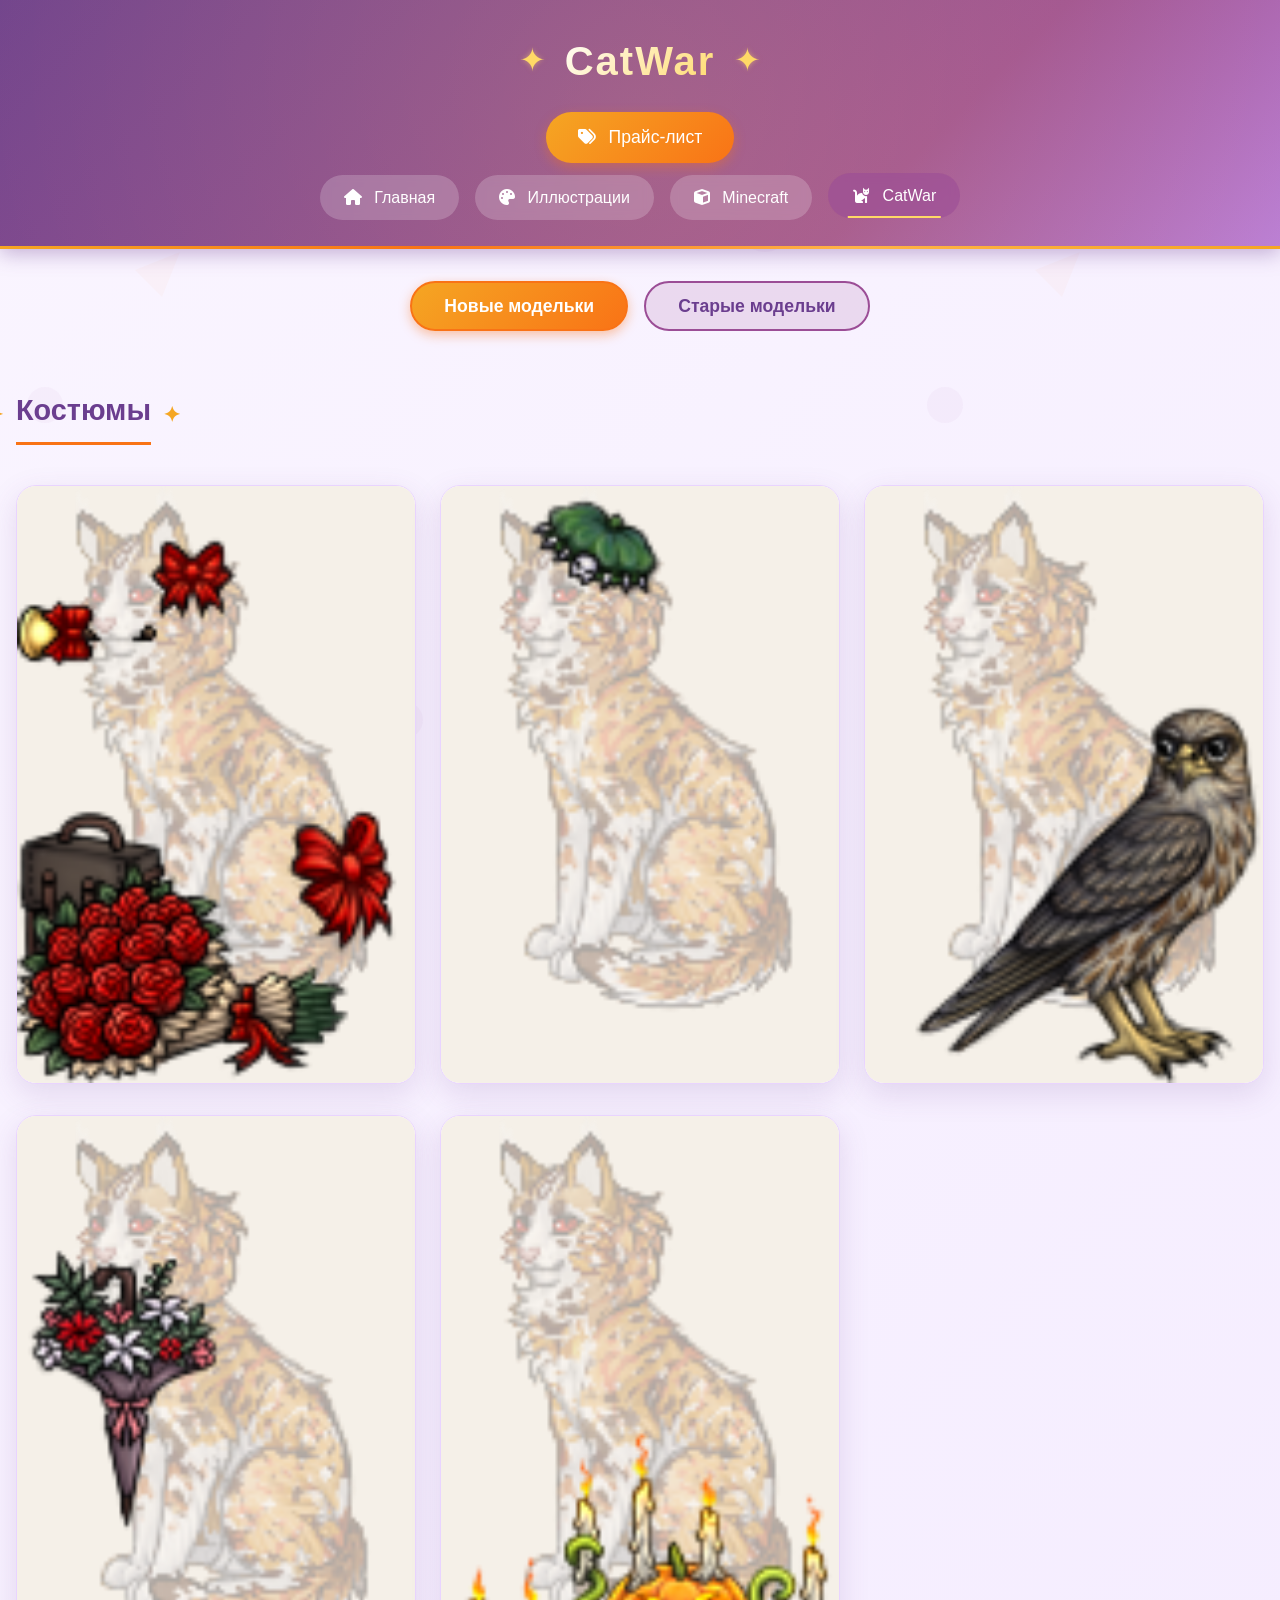
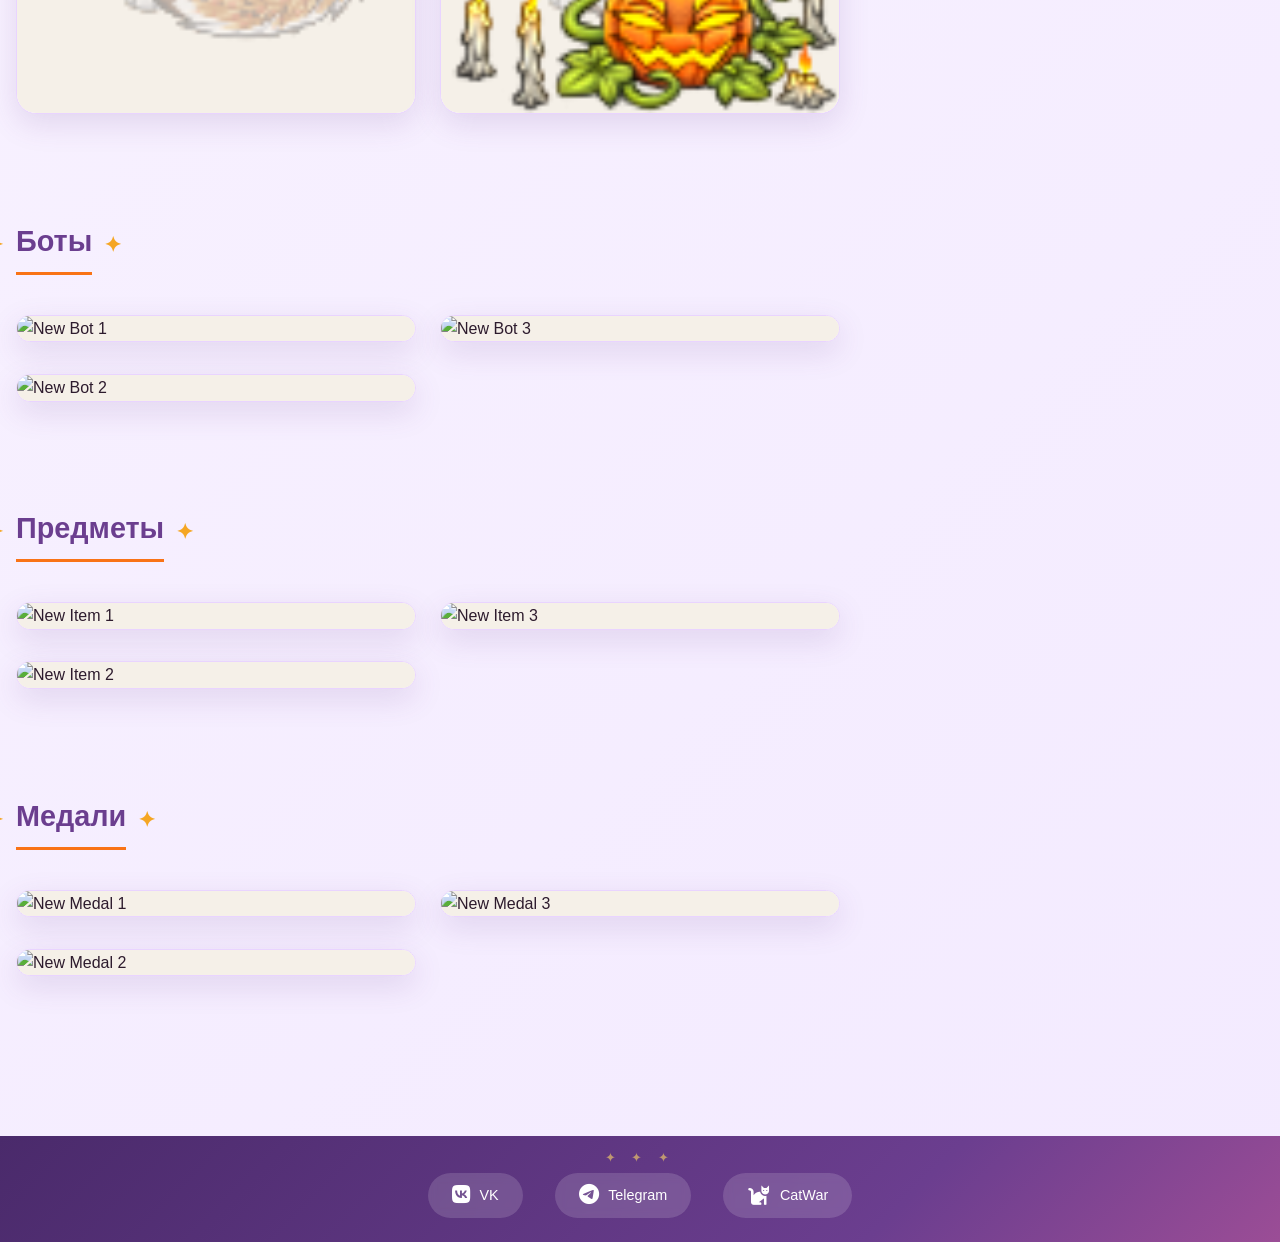
==== commit d42fdb23: "Update catwar.html" ====
--- a/catwar.html
+++ b/catwar.html
@@ -38,24 +38,13 @@
             <div class="category">
                 <h3>Костюмы</h3>
                 <div class="gallery">
-                    <div class="card">
-                        <div class="card-image" data-img="https://via.placeholder.com/400x400?text=New+Player+1">
-                            <img src="https://via.placeholder.com/400x400?text=New+Player+1" alt="New Player 1">
-                            <div class="card-overlay"><i class="fas fa-search-plus"></i></div>
-                        </div>
-                    </div>
-                    <div class="card">
-                        <div class="card-image" data-img="https://via.placeholder.com/400x400?text=New+Player+2">
-                            <img src="https://via.placeholder.com/400x400?text=New+Player+2" alt="New Player 2">
-                            <div class="card-overlay"><i class="fas fa-search-plus"></i></div>
-                        </div>
-                    </div>
-                    <div class="card">
-                        <div class="card-image" data-img="https://via.placeholder.com/400x400?text=New+Player+3">
-                            <img src="https://via.placeholder.com/400x400?text=New+Player+3" alt="New Player 3">
-                            <div class="card-overlay"><i class="fas fa-search-plus"></i></div>
-                        </div>
-                    </div>
+                    
+                    <div class="card"><div class="card-image" data-img="images/catwar_costum_1.png"><img src="images/catwar_costum_1.png" alt="Costum 1"><div class="card-overlay"><i class="fas fa-search-plus"></i></div></div></div>
+                    <div class="card"><div class="card-image" data-img="images/catwar_costum_2.png"><img src="images/catwar_costum_2.png" alt="Costum 2"><div class="card-overlay"><i class="fas fa-search-plus"></i></div></div></div>
+                    <div class="card"><div class="card-image" data-img="images/catwar_costum_3.png"><img src="images/catwar_costum_3.png" alt="Costum 3"><div class="card-overlay"><i class="fas fa-search-plus"></i></div></div></div>
+                    <div class="card"><div class="card-image" data-img="images/catwar_costum_4.png"><img src="images/catwar_costum_4.png" alt="Costum 4"><div class="card-overlay"><i class="fas fa-search-plus"></i></div></div></div>
+                    <div class="card"><div class="card-image" data-img="images/catwar_costum_5.png"><img src="images/catwar_costum_5.png" alt="Costum 5"><div class="card-overlay"><i class="fas fa-search-plus"></i></div></div></div>
+                    
                 </div>
             </div>
             <div class="category">
@@ -134,24 +123,13 @@
             <div class="category">
                 <h3>Костюмы</h3>
                 <div class="gallery">
-                    <div class="card">
-                        <div class="card-image" data-img="https://via.placeholder.com/400x400?text=Old+Player+1">
-                            <img src="https://via.placeholder.com/400x400?text=Old+Player+1" alt="Old Player 1">
-                            <div class="card-overlay"><i class="fas fa-search-plus"></i></div>
-                        </div>
-                    </div>
-                    <div class="card">
-                        <div class="card-image" data-img="https://via.placeholder.com/400x400?text=Old+Player+2">
-                            <img src="https://via.placeholder.com/400x400?text=Old+Player+2" alt="Old Player 2">
-                            <div class="card-overlay"><i class="fas fa-search-plus"></i></div>
-                        </div>
-                    </div>
-                    <div class="card">
-                        <div class="card-image" data-img="https://via.placeholder.com/400x400?text=Old+Player+3">
-                            <img src="https://via.placeholder.com/400x400?text=Old+Player+3" alt="Old Player 3">
-                            <div class="card-overlay"><i class="fas fa-search-plus"></i></div>
-                        </div>
-                    </div>
+                    
+                    <div class="card"><div class="card-image" data-img="images/catwar_costum_1.png"><img src="images/catwar_costum_1.png" alt="Costum 1"><div class="card-overlay"><i class="fas fa-search-plus"></i></div></div></div>
+                    <div class="card"><div class="card-image" data-img="images/catwar_costum_2.png"><img src="images/catwar_costum_2.png" alt="Costum 2"><div class="card-overlay"><i class="fas fa-search-plus"></i></div></div></div>
+                    <div class="card"><div class="card-image" data-img="images/catwar_costum_3.png"><img src="images/catwar_costum_3.png" alt="Costum 3"><div class="card-overlay"><i class="fas fa-search-plus"></i></div></div></div>
+                    <div class="card"><div class="card-image" data-img="images/catwar_costum_4.png"><img src="images/catwar_costum_4.png" alt="Costum 4"><div class="card-overlay"><i class="fas fa-search-plus"></i></div></div></div>
+                    <div class="card"><div class="card-image" data-img="images/catwar_costum_5.png"><img src="images/catwar_costum_5.png" alt="Costum 5"><div class="card-overlay"><i class="fas fa-search-plus"></i></div></div></div>
+                    
                 </div>
             </div>
             <div class="category">
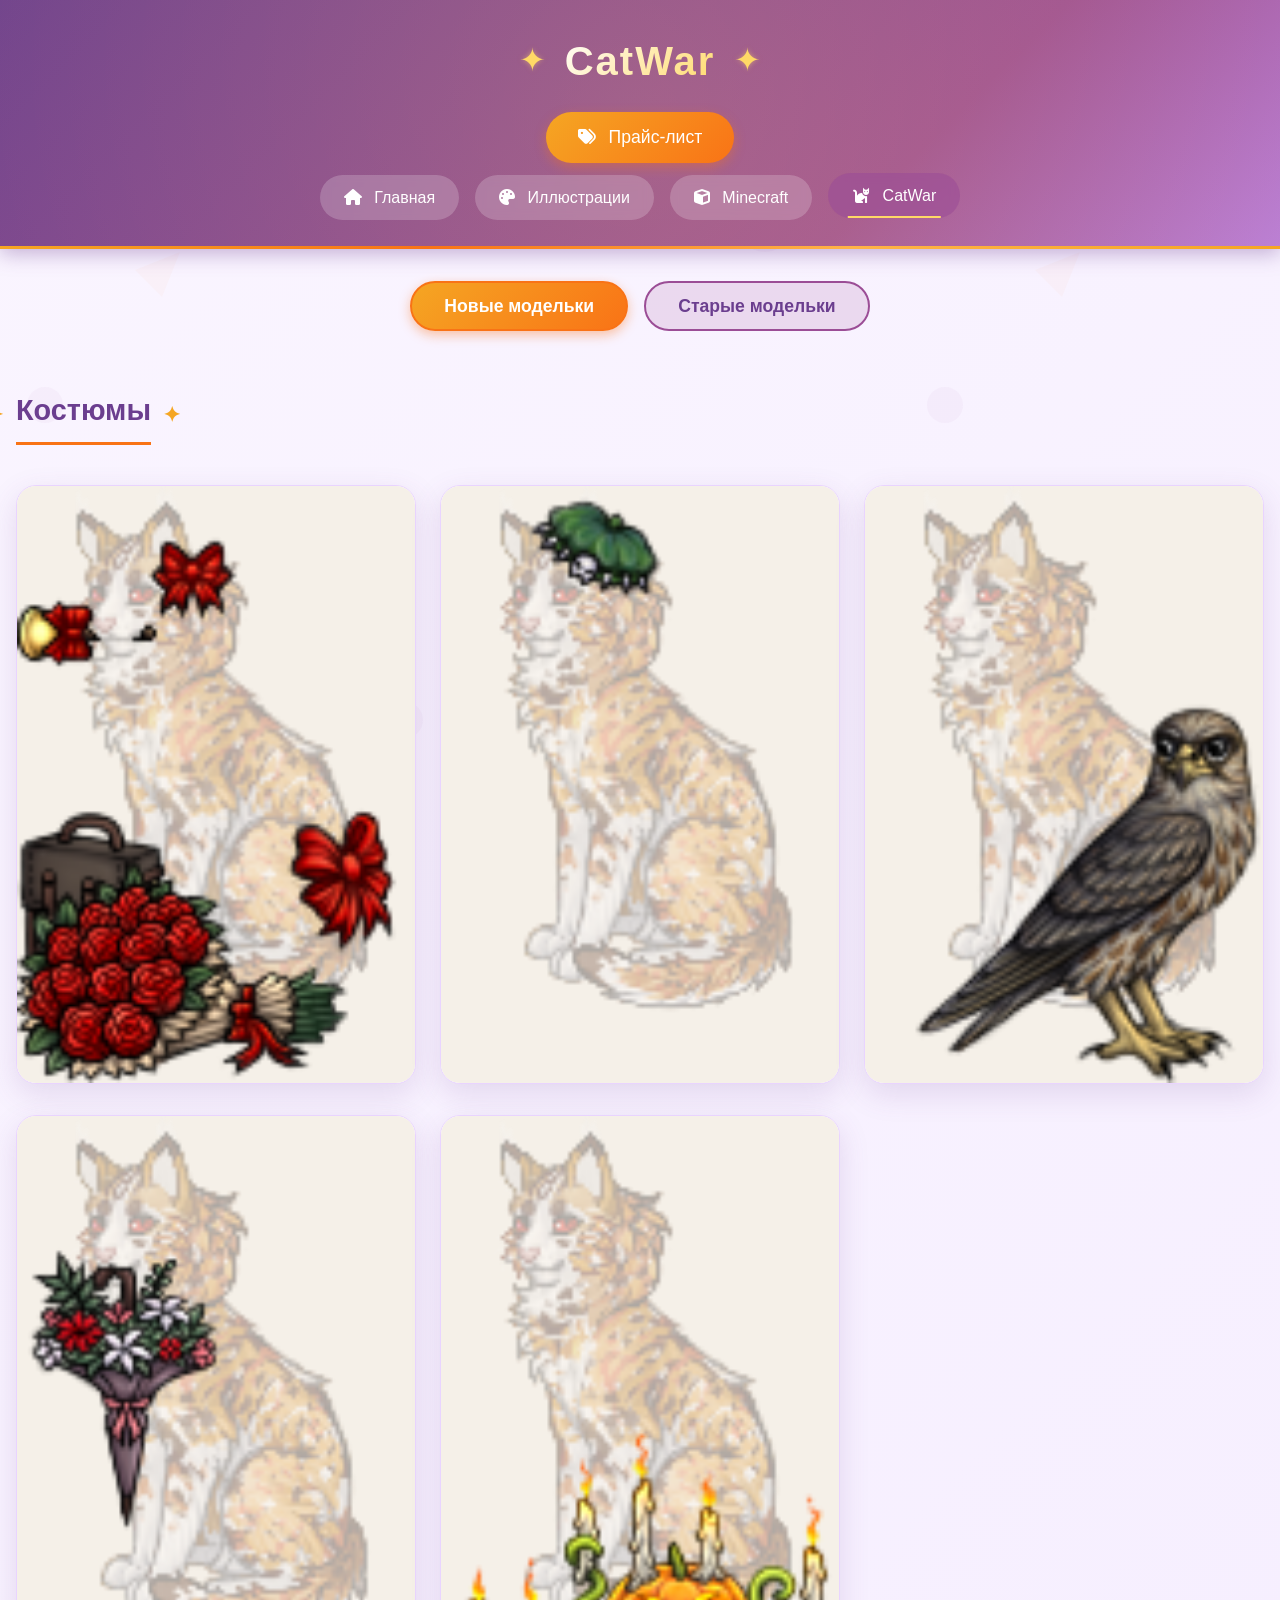
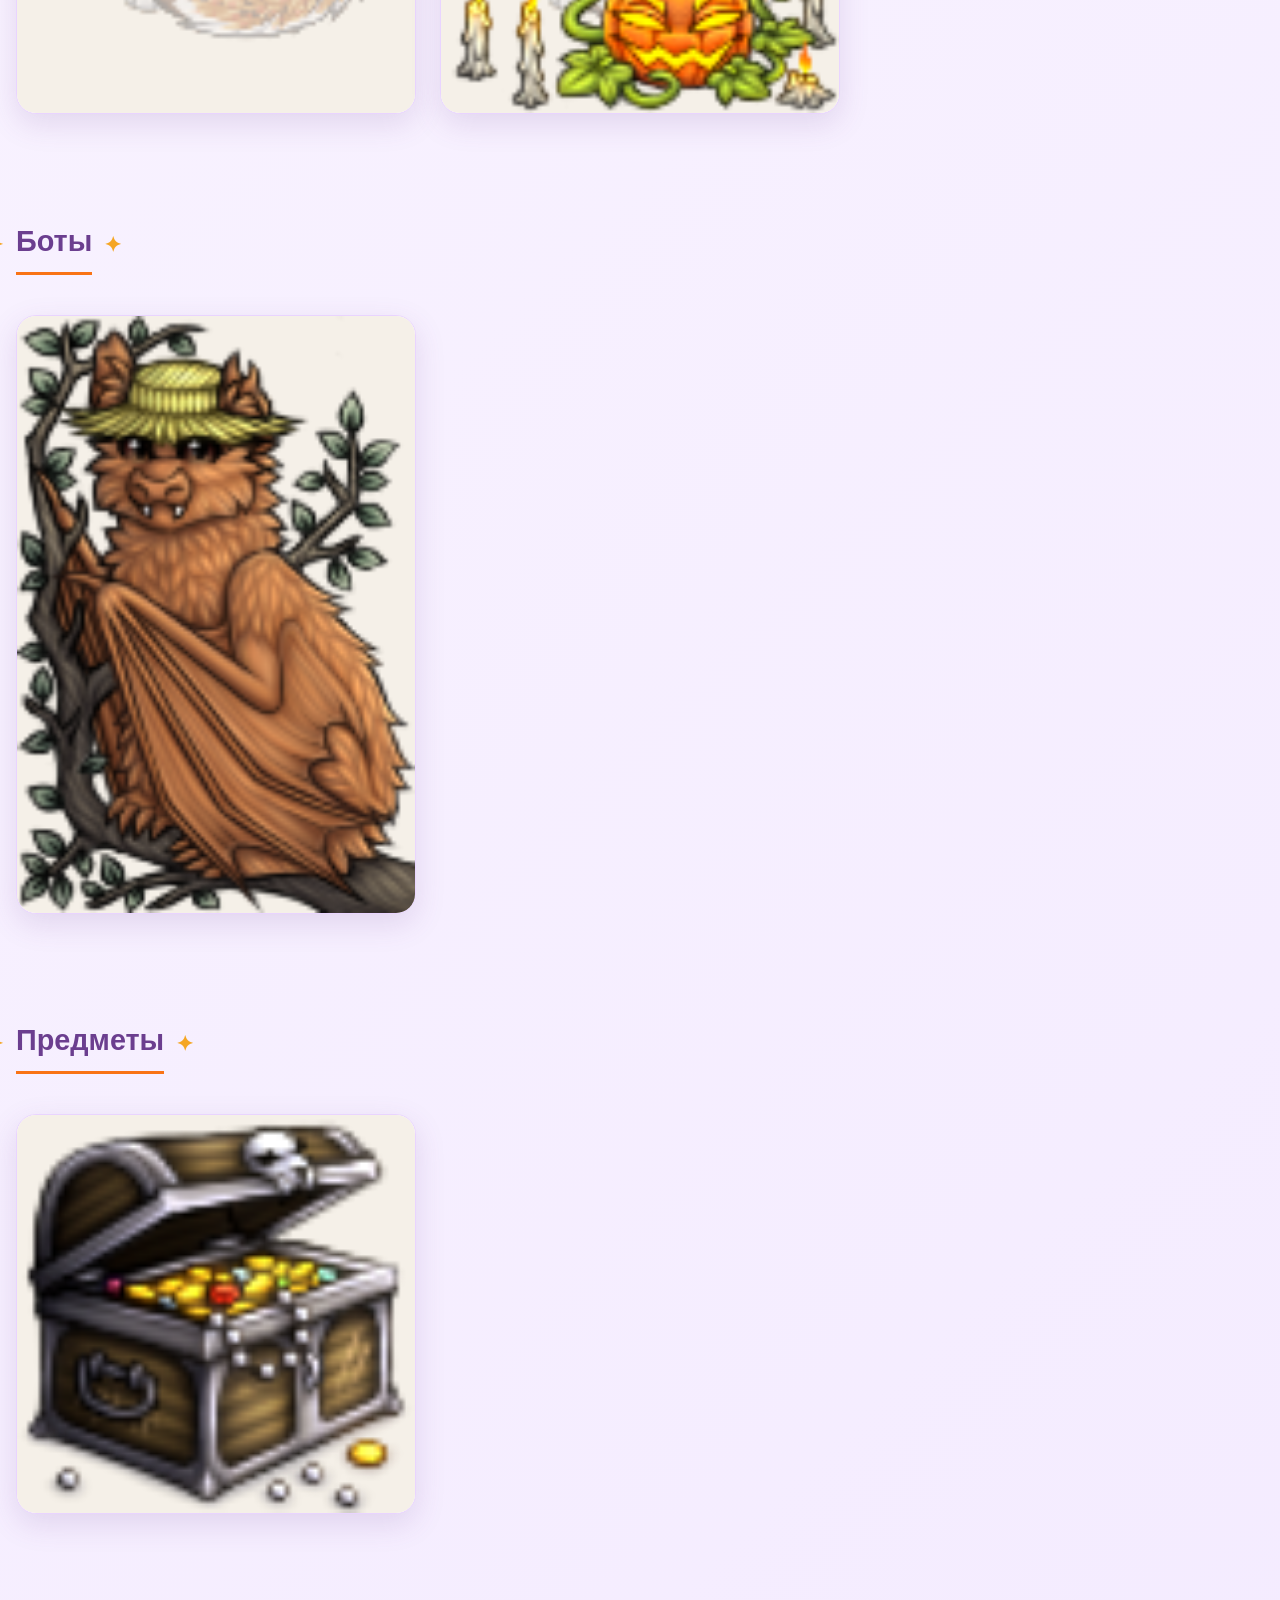
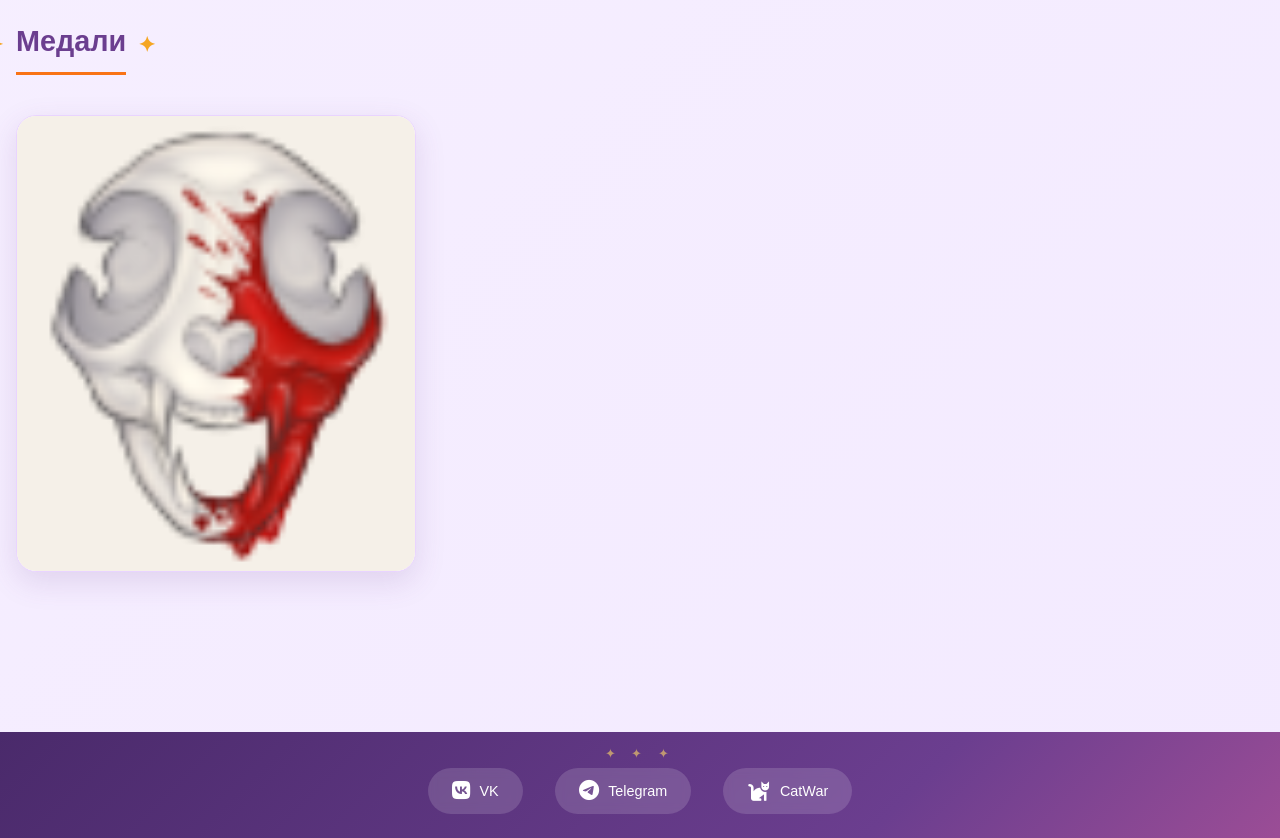
==== commit 415385f0: "Update catwar.html" ====
--- a/catwar.html
+++ b/catwar.html
@@ -38,33 +38,44 @@
             <div class="category">
                 <h3>Костюмы</h3>
                 <div class="gallery">
-                    
-                    <div class="card"><div class="card-image" data-img="images/catwar_costum_1.png"><img src="images/catwar_costum_1.png" alt="Costum 1"><div class="card-overlay"><i class="fas fa-search-plus"></i></div></div></div>
-                    <div class="card"><div class="card-image" data-img="images/catwar_costum_2.png"><img src="images/catwar_costum_2.png" alt="Costum 2"><div class="card-overlay"><i class="fas fa-search-plus"></i></div></div></div>
-                    <div class="card"><div class="card-image" data-img="images/catwar_costum_3.png"><img src="images/catwar_costum_3.png" alt="Costum 3"><div class="card-overlay"><i class="fas fa-search-plus"></i></div></div></div>
-                    <div class="card"><div class="card-image" data-img="images/catwar_costum_4.png"><img src="images/catwar_costum_4.png" alt="Costum 4"><div class="card-overlay"><i class="fas fa-search-plus"></i></div></div></div>
-                    <div class="card"><div class="card-image" data-img="images/catwar_costum_5.png"><img src="images/catwar_costum_5.png" alt="Costum 5"><div class="card-overlay"><i class="fas fa-search-plus"></i></div></div></div>
-                    
+                    <div class="card">
+                        <div class="card-image catwar-image" data-img="images/catwar_costum_1.png">
+                            <img src="images/catwar_costum_1.png" alt="CatWar Costume 1">
+                            <div class="card-overlay"><i class="fas fa-search-plus"></i></div>
+                        </div>
+                    </div>
+                    <div class="card">
+                        <div class="card-image catwar-image" data-img="images/catwar_costum_2.png">
+                            <img src="images/catwar_costum_2.png" alt="CatWar Costume 2">
+                            <div class="card-overlay"><i class="fas fa-search-plus"></i></div>
+                        </div>
+                    </div>
+                    <div class="card">
+                        <div class="card-image catwar-image" data-img="images/catwar_costum_3.png">
+                            <img src="images/catwar_costum_3.png" alt="CatWar Costume 3">
+                            <div class="card-overlay"><i class="fas fa-search-plus"></i></div>
+                        </div>
+                    </div>
+                    <div class="card">
+                        <div class="card-image catwar-image" data-img="images/catwar_costum_4.png">
+                            <img src="images/catwar_costum_4.png" alt="CatWar Costume 4">
+                            <div class="card-overlay"><i class="fas fa-search-plus"></i></div>
+                        </div>
+                    </div>
+                    <div class="card">
+                        <div class="card-image catwar-image" data-img="images/catwar_costum_5.png">
+                            <img src="images/catwar_costum_5.png" alt="CatWar Costume 5">
+                            <div class="card-overlay"><i class="fas fa-search-plus"></i></div>
+                        </div>
+                    </div>
                 </div>
             </div>
             <div class="category">
                 <h3>Боты</h3>
                 <div class="gallery">
                     <div class="card">
-                        <div class="card-image" data-img="https://via.placeholder.com/400x400?text=New+Bot+1">
-                            <img src="https://via.placeholder.com/400x400?text=New+Bot+1" alt="New Bot 1">
-                            <div class="card-overlay"><i class="fas fa-search-plus"></i></div>
-                        </div>
-                    </div>
-                    <div class="card">
-                        <div class="card-image" data-img="https://via.placeholder.com/400x400?text=New+Bot+2">
-                            <img src="https://via.placeholder.com/400x400?text=New+Bot+2" alt="New Bot 2">
-                            <div class="card-overlay"><i class="fas fa-search-plus"></i></div>
-                        </div>
-                    </div>
-                    <div class="card">
-                        <div class="card-image" data-img="https://via.placeholder.com/400x400?text=New+Bot+3">
-                            <img src="https://via.placeholder.com/400x400?text=New+Bot+3" alt="New Bot 3">
+                        <div class="card-image catwar-image" data-img="images/catwar_bot_1.png">
+                            <img src="images/catwar_bot_1.png" alt="CatWar Bot 1">
                             <div class="card-overlay"><i class="fas fa-search-plus"></i></div>
                         </div>
                     </div>
@@ -74,20 +85,8 @@
                 <h3>Предметы</h3>
                 <div class="gallery">
                     <div class="card">
-                        <div class="card-image" data-img="https://via.placeholder.com/400x400?text=New+Item+1">
-                            <img src="https://via.placeholder.com/400x400?text=New+Item+1" alt="New Item 1">
-                            <div class="card-overlay"><i class="fas fa-search-plus"></i></div>
-                        </div>
-                    </div>
-                    <div class="card">
-                        <div class="card-image" data-img="https://via.placeholder.com/400x400?text=New+Item+2">
-                            <img src="https://via.placeholder.com/400x400?text=New+Item+2" alt="New Item 2">
-                            <div class="card-overlay"><i class="fas fa-search-plus"></i></div>
-                        </div>
-                    </div>
-                    <div class="card">
-                        <div class="card-image" data-img="https://via.placeholder.com/400x400?text=New+Item+3">
-                            <img src="https://via.placeholder.com/400x400?text=New+Item+3" alt="New Item 3">
+                        <div class="card-image catwar-image" data-img="images/catwar_predmet_1.png">
+                            <img src="images/catwar_predmet_1.png" alt="CatWar Item 1">
                             <div class="card-overlay"><i class="fas fa-search-plus"></i></div>
                         </div>
                     </div>
@@ -97,20 +96,8 @@
                 <h3>Медали</h3>
                 <div class="gallery">
                     <div class="card">
-                        <div class="card-image" data-img="https://via.placeholder.com/400x400?text=New+Medal+1">
-                            <img src="https://via.placeholder.com/400x400?text=New+Medal+1" alt="New Medal 1">
-                            <div class="card-overlay"><i class="fas fa-search-plus"></i></div>
-                        </div>
-                    </div>
-                    <div class="card">
-                        <div class="card-image" data-img="https://via.placeholder.com/400x400?text=New+Medal+2">
-                            <img src="https://via.placeholder.com/400x400?text=New+Medal+2" alt="New Medal 2">
-                            <div class="card-overlay"><i class="fas fa-search-plus"></i></div>
-                        </div>
-                    </div>
-                    <div class="card">
-                        <div class="card-image" data-img="https://via.placeholder.com/400x400?text=New+Medal+3">
-                            <img src="https://via.placeholder.com/400x400?text=New+Medal+3" alt="New Medal 3">
+                        <div class="card-image catwar-image" data-img="images/catwar_medal_1.png">
+                            <img src="images/catwar_medal_1.png" alt="CatWar Medal 1">
                             <div class="card-overlay"><i class="fas fa-search-plus"></i></div>
                         </div>
                     </div>
@@ -123,32 +110,43 @@
             <div class="category">
                 <h3>Костюмы</h3>
                 <div class="gallery">
-                    
-                    <div class="card"><div class="card-image" data-img="images/catwar_costum_1.png"><img src="images/catwar_costum_1.png" alt="Costum 1"><div class="card-overlay"><i class="fas fa-search-plus"></i></div></div></div>
-                    <div class="card"><div class="card-image" data-img="images/catwar_costum_2.png"><img src="images/catwar_costum_2.png" alt="Costum 2"><div class="card-overlay"><i class="fas fa-search-plus"></i></div></div></div>
-                    <div class="card"><div class="card-image" data-img="images/catwar_costum_3.png"><img src="images/catwar_costum_3.png" alt="Costum 3"><div class="card-overlay"><i class="fas fa-search-plus"></i></div></div></div>
-                    <div class="card"><div class="card-image" data-img="images/catwar_costum_4.png"><img src="images/catwar_costum_4.png" alt="Costum 4"><div class="card-overlay"><i class="fas fa-search-plus"></i></div></div></div>
-                    <div class="card"><div class="card-image" data-img="images/catwar_costum_5.png"><img src="images/catwar_costum_5.png" alt="Costum 5"><div class="card-overlay"><i class="fas fa-search-plus"></i></div></div></div>
-                    
+                    <div class="card">
+                        <div class="card-image catwar-image" data-img="https://via.placeholder.com/400x400?text=Old+Player+1">
+                            <img src="https://via.placeholder.com/400x400?text=Old+Player+1" alt="Old Player 1">
+                            <div class="card-overlay"><i class="fas fa-search-plus"></i></div>
+                        </div>
+                    </div>
+                    <div class="card">
+                        <div class="card-image catwar-image" data-img="https://via.placeholder.com/400x400?text=Old+Player+2">
+                            <img src="https://via.placeholder.com/400x400?text=Old+Player+2" alt="Old Player 2">
+                            <div class="card-overlay"><i class="fas fa-search-plus"></i></div>
+                        </div>
+                    </div>
+                    <div class="card">
+                        <div class="card-image catwar-image" data-img="https://via.placeholder.com/400x400?text=Old+Player+3">
+                            <img src="https://via.placeholder.com/400x400?text=Old+Player+3" alt="Old Player 3">
+                            <div class="card-overlay"><i class="fas fa-search-plus"></i></div>
+                        </div>
+                    </div>
                 </div>
             </div>
             <div class="category">
                 <h3>Боты</h3>
                 <div class="gallery">
                     <div class="card">
-                        <div class="card-image" data-img="https://via.placeholder.com/400x400?text=Old+Bot+1">
+                        <div class="card-image catwar-image" data-img="https://via.placeholder.com/400x400?text=Old+Bot+1">
                             <img src="https://via.placeholder.com/400x400?text=Old+Bot+1" alt="Old Bot 1">
                             <div class="card-overlay"><i class="fas fa-search-plus"></i></div>
                         </div>
                     </div>
                     <div class="card">
-                        <div class="card-image" data-img="https://via.placeholder.com/400x400?text=Old+Bot+2">
+                        <div class="card-image catwar-image" data-img="https://via.placeholder.com/400x400?text=Old+Bot+2">
                             <img src="https://via.placeholder.com/400x400?text=Old+Bot+2" alt="Old Bot 2">
                             <div class="card-overlay"><i class="fas fa-search-plus"></i></div>
                         </div>
                     </div>
                     <div class="card">
-                        <div class="card-image" data-img="https://via.placeholder.com/400x400?text=Old+Bot+3">
+                        <div class="card-image catwar-image" data-img="https://via.placeholder.com/400x400?text=Old+Bot+3">
                             <img src="https://via.placeholder.com/400x400?text=Old+Bot+3" alt="Old Bot 3">
                             <div class="card-overlay"><i class="fas fa-search-plus"></i></div>
                         </div>
@@ -159,19 +157,19 @@
                 <h3>Предметы</h3>
                 <div class="gallery">
                     <div class="card">
-                        <div class="card-image" data-img="https://via.placeholder.com/400x400?text=Old+Item+1">
+                        <div class="card-image catwar-image" data-img="https://via.placeholder.com/400x400?text=Old+Item+1">
                             <img src="https://via.placeholder.com/400x400?text=Old+Item+1" alt="Old Item 1">
                             <div class="card-overlay"><i class="fas fa-search-plus"></i></div>
                         </div>
                     </div>
                     <div class="card">
-                        <div class="card-image" data-img="https://via.placeholder.com/400x400?text=Old+Item+2">
+                        <div class="card-image catwar-image" data-img="https://via.placeholder.com/400x400?text=Old+Item+2">
                             <img src="https://via.placeholder.com/400x400?text=Old+Item+2" alt="Old Item 2">
                             <div class="card-overlay"><i class="fas fa-search-plus"></i></div>
                         </div>
                     </div>
                     <div class="card">
-                        <div class="card-image" data-img="https://via.placeholder.com/400x400?text=Old+Item+3">
+                        <div class="card-image catwar-image" data-img="https://via.placeholder.com/400x400?text=Old+Item+3">
                             <img src="https://via.placeholder.com/400x400?text=Old+Item+3" alt="Old Item 3">
                             <div class="card-overlay"><i class="fas fa-search-plus"></i></div>
                         </div>
@@ -182,19 +180,19 @@
                 <h3>Медали</h3>
                 <div class="gallery">
                     <div class="card">
-                        <div class="card-image" data-img="https://via.placeholder.com/400x400?text=Old+Medal+1">
+                        <div class="card-image catwar-image" data-img="https://via.placeholder.com/400x400?text=Old+Medal+1">
                             <img src="https://via.placeholder.com/400x400?text=Old+Medal+1" alt="Old Medal 1">
                             <div class="card-overlay"><i class="fas fa-search-plus"></i></div>
                         </div>
                     </div>
                     <div class="card">
-                        <div class="card-image" data-img="https://via.placeholder.com/400x400?text=Old+Medal+2">
+                        <div class="card-image catwar-image" data-img="https://via.placeholder.com/400x400?text=Old+Medal+2">
                             <img src="https://via.placeholder.com/400x400?text=Old+Medal+2" alt="Old Medal 2">
                             <div class="card-overlay"><i class="fas fa-search-plus"></i></div>
                         </div>
                     </div>
                     <div class="card">
-                        <div class="card-image" data-img="https://via.placeholder.com/400x400?text=Old+Medal+3">
+                        <div class="card-image catwar-image" data-img="https://via.placeholder.com/400x400?text=Old+Medal+3">
                             <img src="https://via.placeholder.com/400x400?text=Old+Medal+3" alt="Old Medal 3">
                             <div class="card-overlay"><i class="fas fa-search-plus"></i></div>
                         </div>
@@ -205,21 +203,12 @@
     </main>
 
     <footer>
-    <div class="social-icons">
-        <a href="https://vk.com/club159753129" target="_blank" class="social-link vk" aria-label="ВКонтакте">
-            <i class="fab fa-vk"></i>
-            <span>VK</span>
-        </a>
-        <a href="https://t.me/AsyaF0xy" target="_blank" class="social-link telegram" aria-label="Telegram">
-            <i class="fab fa-telegram-plane"></i>
-            <span>Telegram</span>
-        </a>
-        <a href="https://catwar.su/cat954921" target="_blank" class="social-link catwar" aria-label="CatWar">
-            <i class="fas fa-cat"></i>
-            <span>CatWar</span>
-        </a>
-    </div>
-</footer>
+        <div class="social-icons">
+            <a href="https://vk.com/club159753129" target="_blank" class="social-link vk"><i class="fab fa-vk"></i><span>VK</span></a>
+            <a href="https://t.me/AsyaF0xy" target="_blank" class="social-link telegram"><i class="fab fa-telegram-plane"></i><span>Telegram</span></a>
+            <a href="https://catwar.su/cat954921" target="_blank" class="social-link catwar"><i class="fas fa-cat"></i><span>CatWar</span></a>
+        </div>
+    </footer>
 
     <div id="imageModal" class="modal">
         <span class="close-modal">&times;</span>
@@ -228,7 +217,7 @@
 
     <script>
         document.addEventListener('DOMContentLoaded', function() {
-            // ========== МОДАЛЬНОЕ ОКНО ДЛЯ ИЗОБРАЖЕНИЙ ==========
+            // Модальное окно
             const modal = document.getElementById('imageModal');
             const modalImg = document.getElementById('modalImage');
             const closeModal = document.querySelector('.close-modal');
@@ -262,31 +251,16 @@
                 }
             });
             
-            // ========== ПЕРЕКЛЮЧЕНИЕ ВКЛАДОК CATWAR ==========
+            // Переключение вкладок CatWar
             const tabBtns = document.querySelectorAll('.tab-btn');
-            const sections = {
-                new: document.getElementById('new'),
-                old: document.getElementById('old')
-            };
-            
+            const sections = { new: document.getElementById('new'), old: document.getElementById('old') };
             tabBtns.forEach(btn => {
-                btn.addEventListener('click', function() {
-                    const tabId = this.getAttribute('data-tab');
-                    
-                    // Убираем активный класс у всех кнопок
+                btn.addEventListener('click', () => {
+                    const tabId = btn.getAttribute('data-tab');
                     tabBtns.forEach(b => b.classList.remove('active'));
-                    // Добавляем активный класс нажатой кнопке
-                    this.classList.add('active');
-                    
-                    // Скрываем все секции
-                    Object.values(sections).forEach(section => {
-                        if (section) section.classList.remove('active');
-                    });
-                    
-                    // Показываем нужную секцию
-                    if (sections[tabId]) {
-                        sections[tabId].classList.add('active');
-                    }
+                    btn.classList.add('active');
+                    Object.values(sections).forEach(section => section.classList.remove('active'));
+                    if (sections[tabId]) sections[tabId].classList.add('active');
                 });
             });
         });
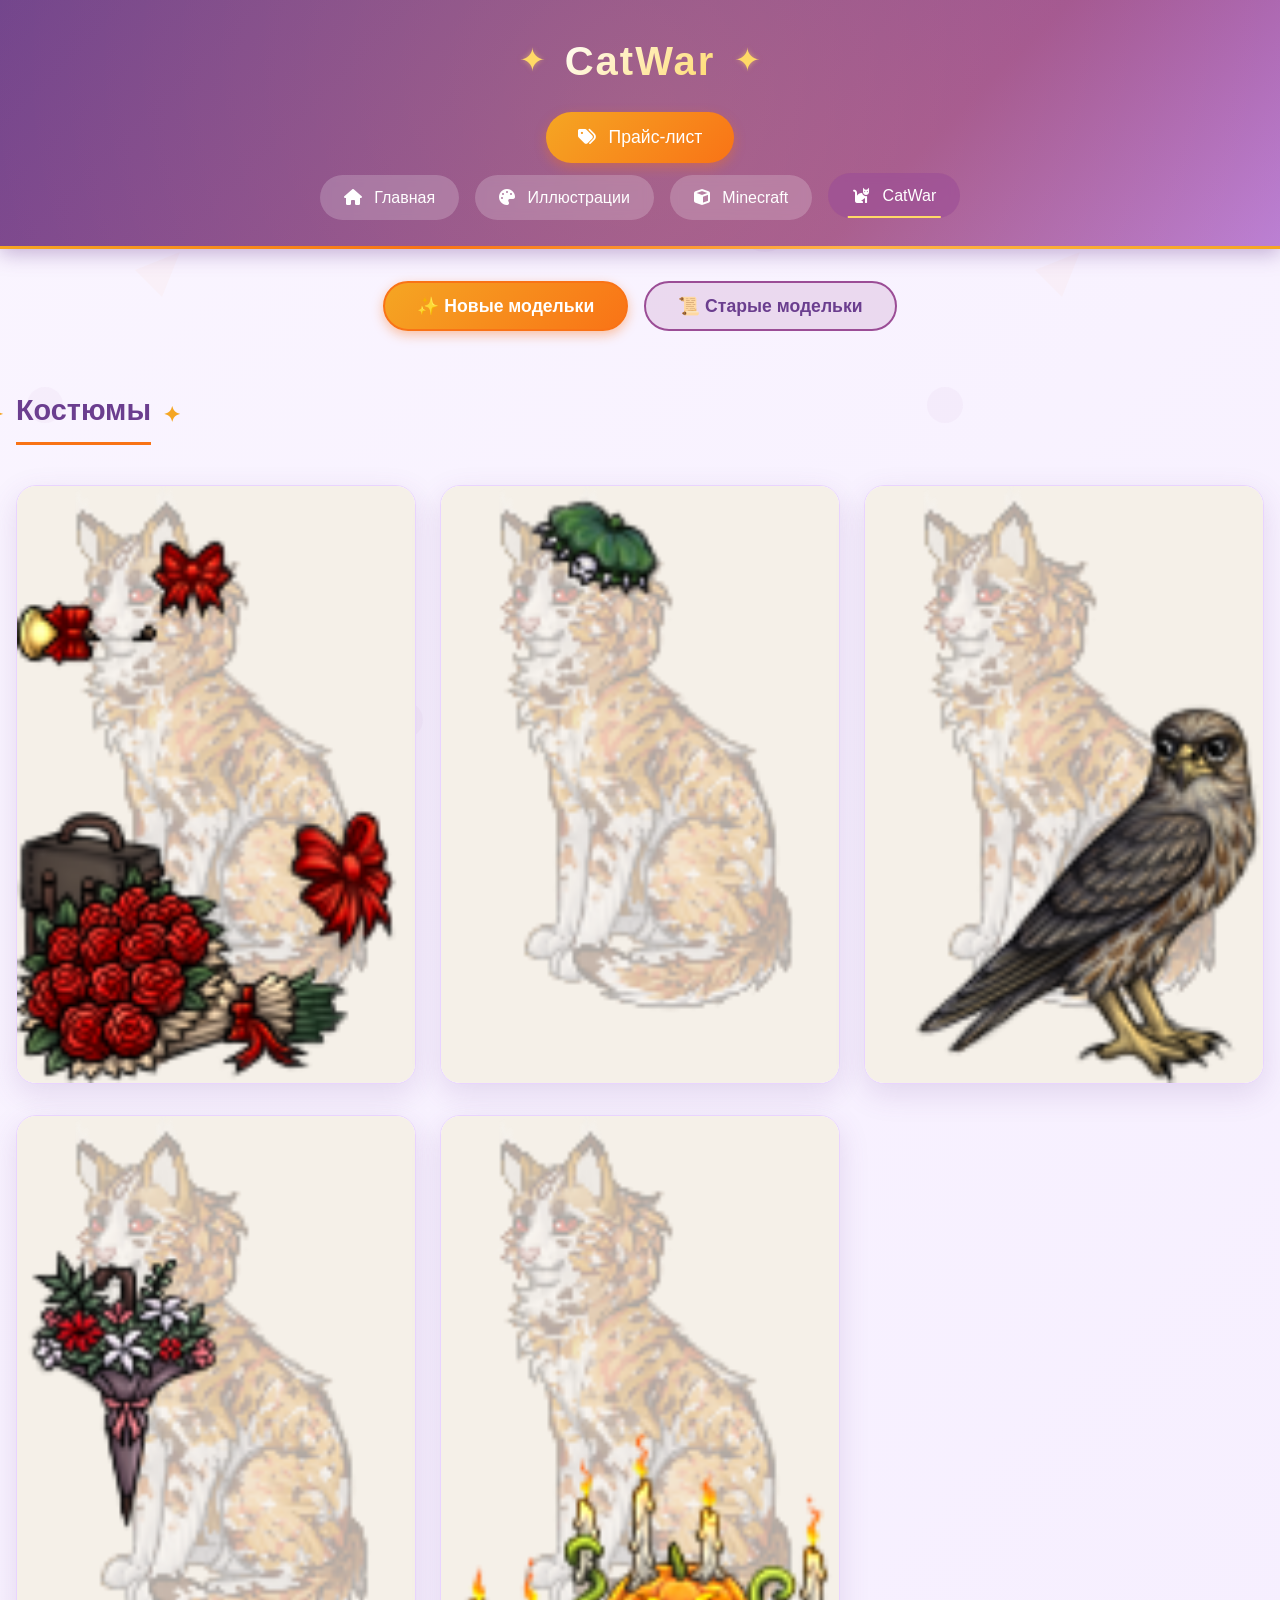
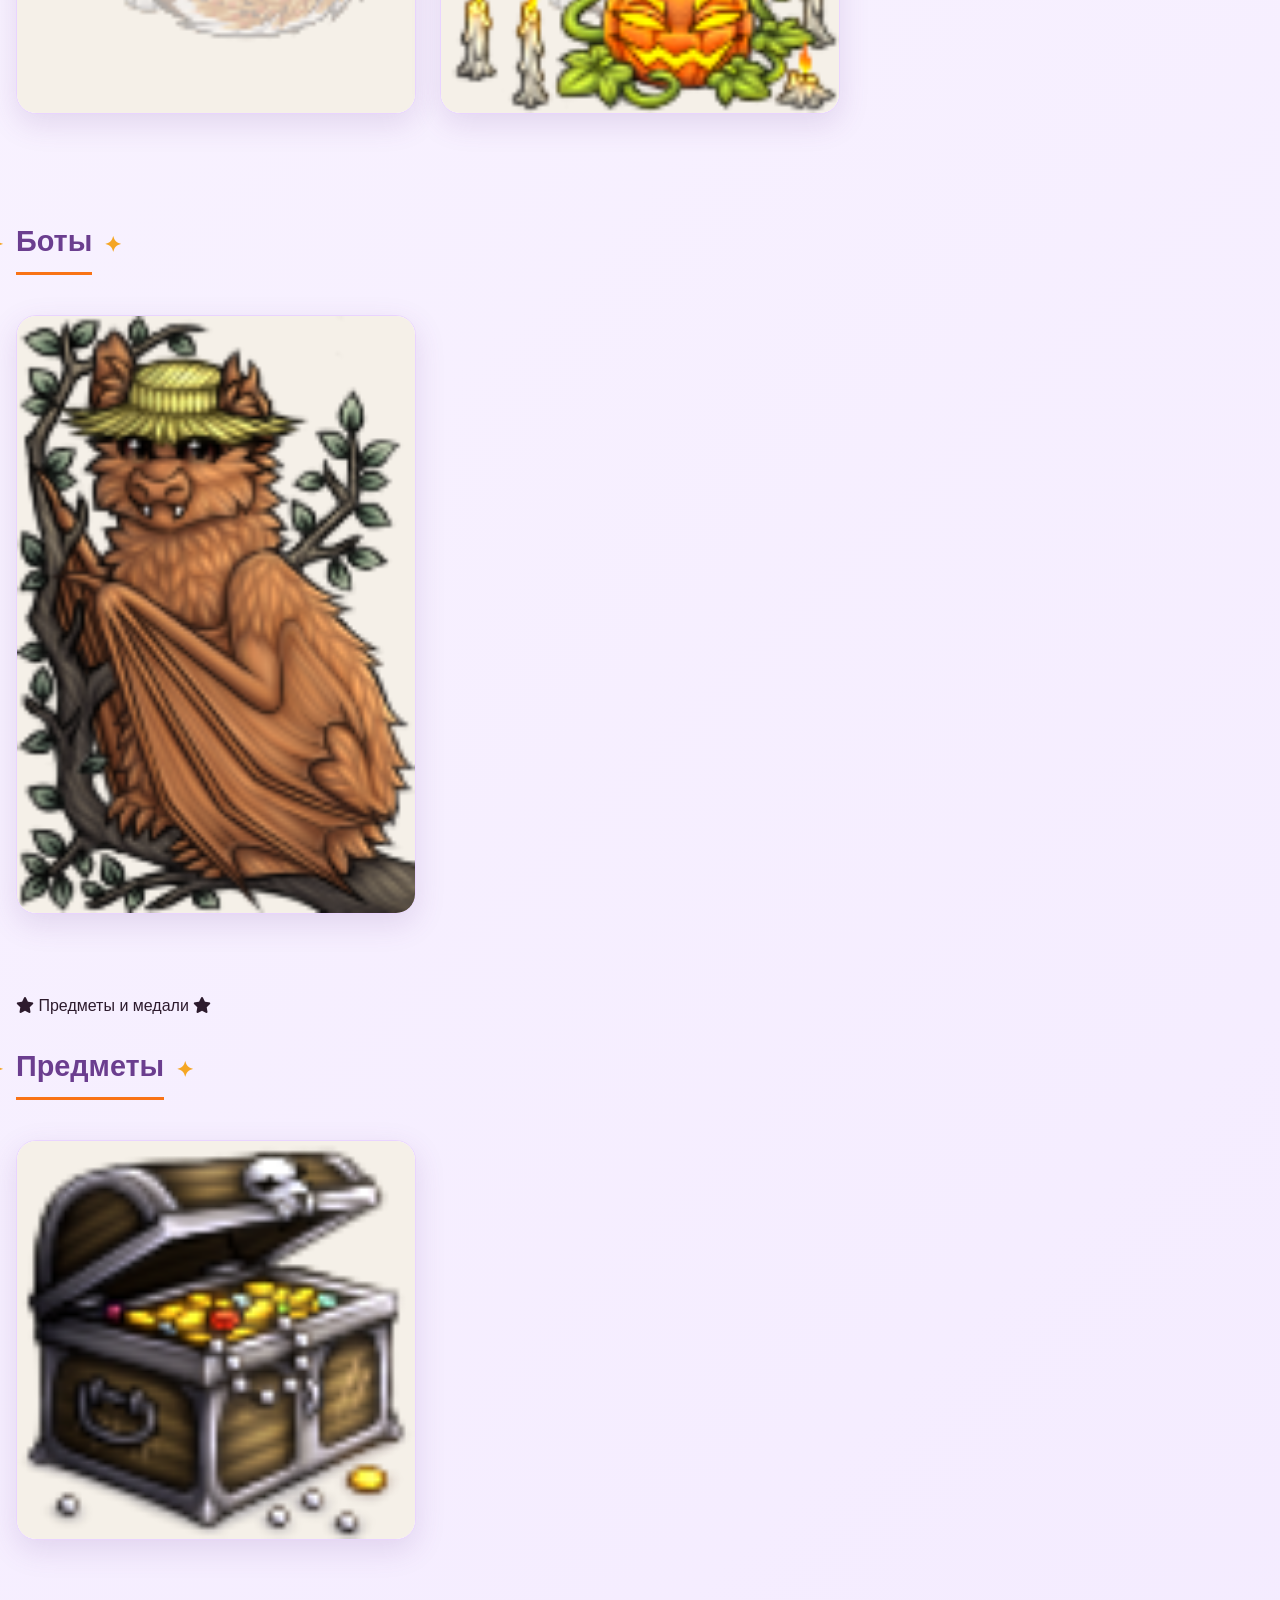
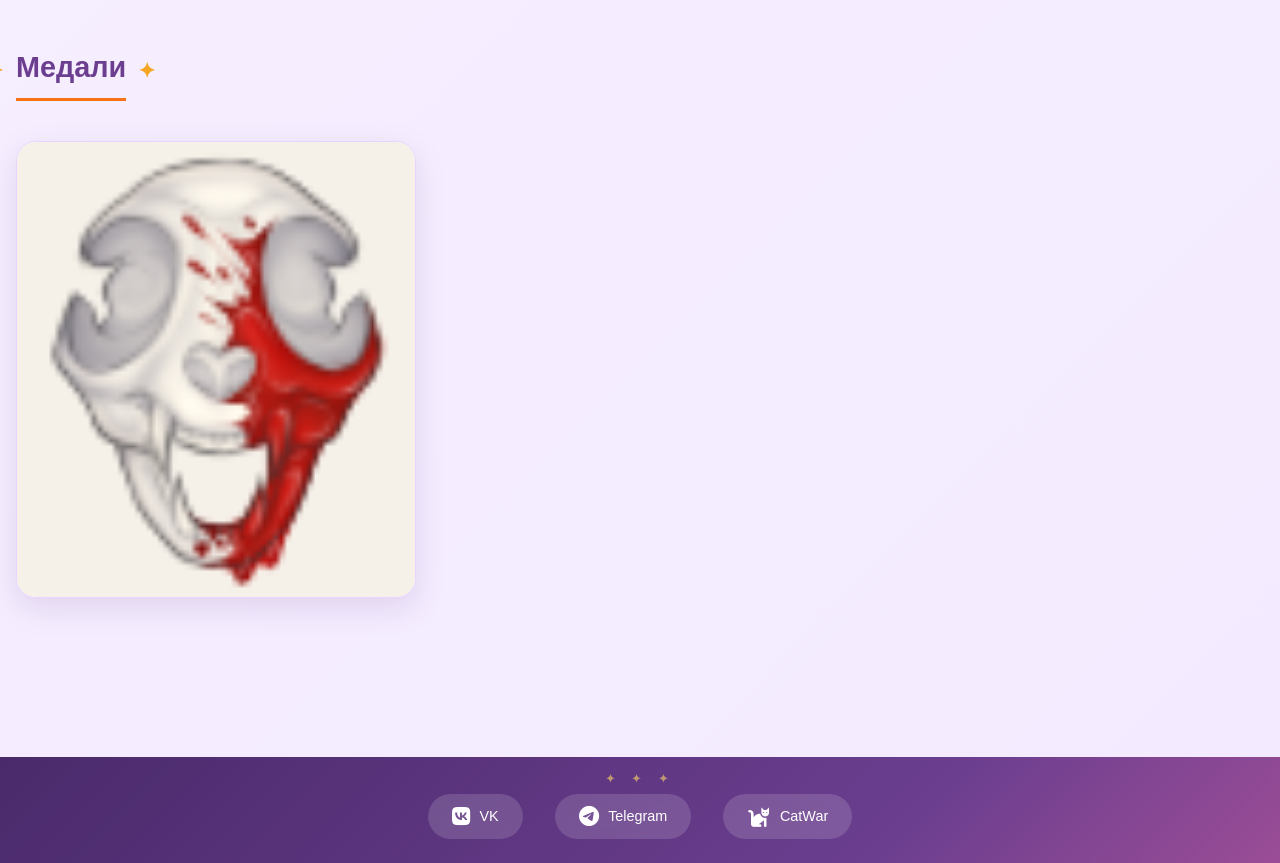
==== commit 1f2d4543: "Update catwar.html" ====
--- a/catwar.html
+++ b/catwar.html
@@ -28,12 +28,13 @@
     </header>
 
     <main>
-        <div class="section-tabs">
-            <button class="tab-btn active" data-tab="new">Новые модельки</button>
-            <button class="tab-btn" data-tab="old">Старые модельки</button>
-        </div>
-
-        <!-- Новые модельки -->
+        <!-- Переключатель для костюмов и ботов -->
+        <div class="section-tabs main-tabs">
+            <button class="tab-btn active" data-tab="new">✨ Новые модельки</button>
+            <button class="tab-btn" data-tab="old">📜 Старые модельки</button>
+        </div>
+
+        <!-- Новые модельки (костюмы и боты) -->
         <div id="new" class="section-content active">
             <div class="category">
                 <h3>Костюмы</h3>
@@ -81,50 +82,28 @@
                     </div>
                 </div>
             </div>
-            <div class="category">
-                <h3>Предметы</h3>
-                <div class="gallery">
-                    <div class="card">
-                        <div class="card-image catwar-image" data-img="images/catwar_predmet_1.png">
-                            <img src="images/catwar_predmet_1.png" alt="CatWar Item 1">
-                            <div class="card-overlay"><i class="fas fa-search-plus"></i></div>
-                        </div>
-                    </div>
-                </div>
-            </div>
-            <div class="category">
-                <h3>Медали</h3>
-                <div class="gallery">
-                    <div class="card">
-                        <div class="card-image catwar-image" data-img="images/catwar_medal_1.png">
-                            <img src="images/catwar_medal_1.png" alt="CatWar Medal 1">
-                            <div class="card-overlay"><i class="fas fa-search-plus"></i></div>
-                        </div>
-                    </div>
-                </div>
-            </div>
-        </div>
-
-        <!-- Старые модельки -->
+        </div>
+
+        <!-- Старые модельки (костюмы и боты) -->
         <div id="old" class="section-content">
             <div class="category">
                 <h3>Костюмы</h3>
                 <div class="gallery">
                     <div class="card">
-                        <div class="card-image catwar-image" data-img="https://via.placeholder.com/400x400?text=Old+Player+1">
-                            <img src="https://via.placeholder.com/400x400?text=Old+Player+1" alt="Old Player 1">
-                            <div class="card-overlay"><i class="fas fa-search-plus"></i></div>
-                        </div>
-                    </div>
-                    <div class="card">
-                        <div class="card-image catwar-image" data-img="https://via.placeholder.com/400x400?text=Old+Player+2">
-                            <img src="https://via.placeholder.com/400x400?text=Old+Player+2" alt="Old Player 2">
-                            <div class="card-overlay"><i class="fas fa-search-plus"></i></div>
-                        </div>
-                    </div>
-                    <div class="card">
-                        <div class="card-image catwar-image" data-img="https://via.placeholder.com/400x400?text=Old+Player+3">
-                            <img src="https://via.placeholder.com/400x400?text=Old+Player+3" alt="Old Player 3">
+                        <div class="card-image catwar-image" data-img="https://via.placeholder.com/400x400?text=Old+Costume+1">
+                            <img src="https://via.placeholder.com/400x400?text=Old+Costume+1" alt="Old Costume 1">
+                            <div class="card-overlay"><i class="fas fa-search-plus"></i></div>
+                        </div>
+                    </div>
+                    <div class="card">
+                        <div class="card-image catwar-image" data-img="https://via.placeholder.com/400x400?text=Old+Costume+2">
+                            <img src="https://via.placeholder.com/400x400?text=Old+Costume+2" alt="Old Costume 2">
+                            <div class="card-overlay"><i class="fas fa-search-plus"></i></div>
+                        </div>
+                    </div>
+                    <div class="card">
+                        <div class="card-image catwar-image" data-img="https://via.placeholder.com/400x400?text=Old+Costume+3">
+                            <img src="https://via.placeholder.com/400x400?text=Old+Costume+3" alt="Old Costume 3">
                             <div class="card-overlay"><i class="fas fa-search-plus"></i></div>
                         </div>
                     </div>
@@ -153,49 +132,34 @@
                     </div>
                 </div>
             </div>
-            <div class="category">
-                <h3>Предметы</h3>
-                <div class="gallery">
-                    <div class="card">
-                        <div class="card-image catwar-image" data-img="https://via.placeholder.com/400x400?text=Old+Item+1">
-                            <img src="https://via.placeholder.com/400x400?text=Old+Item+1" alt="Old Item 1">
-                            <div class="card-overlay"><i class="fas fa-search-plus"></i></div>
-                        </div>
-                    </div>
-                    <div class="card">
-                        <div class="card-image catwar-image" data-img="https://via.placeholder.com/400x400?text=Old+Item+2">
-                            <img src="https://via.placeholder.com/400x400?text=Old+Item+2" alt="Old Item 2">
-                            <div class="card-overlay"><i class="fas fa-search-plus"></i></div>
-                        </div>
-                    </div>
-                    <div class="card">
-                        <div class="card-image catwar-image" data-img="https://via.placeholder.com/400x400?text=Old+Item+3">
-                            <img src="https://via.placeholder.com/400x400?text=Old+Item+3" alt="Old Item 3">
-                            <div class="card-overlay"><i class="fas fa-search-plus"></i></div>
-                        </div>
-                    </div>
-                </div>
-            </div>
-            <div class="category">
-                <h3>Медали</h3>
-                <div class="gallery">
-                    <div class="card">
-                        <div class="card-image catwar-image" data-img="https://via.placeholder.com/400x400?text=Old+Medal+1">
-                            <img src="https://via.placeholder.com/400x400?text=Old+Medal+1" alt="Old Medal 1">
-                            <div class="card-overlay"><i class="fas fa-search-plus"></i></div>
-                        </div>
-                    </div>
-                    <div class="card">
-                        <div class="card-image catwar-image" data-img="https://via.placeholder.com/400x400?text=Old+Medal+2">
-                            <img src="https://via.placeholder.com/400x400?text=Old+Medal+2" alt="Old Medal 2">
-                            <div class="card-overlay"><i class="fas fa-search-plus"></i></div>
-                        </div>
-                    </div>
-                    <div class="card">
-                        <div class="card-image catwar-image" data-img="https://via.placeholder.com/400x400?text=Old+Medal+3">
-                            <img src="https://via.placeholder.com/400x400?text=Old+Medal+3" alt="Old Medal 3">
-                            <div class="card-overlay"><i class="fas fa-search-plus"></i></div>
-                        </div>
+        </div>
+
+        <!-- Предметы и медали (отдельный блок, не переключаемый) -->
+        <div class="separator">
+            <i class="fas fa-star"></i>
+            <span>Предметы и медали</span>
+            <i class="fas fa-star"></i>
+        </div>
+
+        <div class="category">
+            <h3>Предметы</h3>
+            <div class="gallery">
+                <div class="card">
+                    <div class="card-image catwar-image" data-img="images/catwar_predmet_1.png">
+                        <img src="images/catwar_predmet_1.png" alt="CatWar Item 1">
+                        <div class="card-overlay"><i class="fas fa-search-plus"></i></div>
+                    </div>
+                </div>
+            </div>
+        </div>
+
+        <div class="category">
+            <h3>Медали</h3>
+            <div class="gallery">
+                <div class="card">
+                    <div class="card-image catwar-image" data-img="images/catwar_medal_1.png">
+                        <img src="images/catwar_medal_1.png" alt="CatWar Medal 1">
+                        <div class="card-overlay"><i class="fas fa-search-plus"></i></div>
                     </div>
                 </div>
             </div>
@@ -252,15 +216,26 @@
             });
             
             // Переключение вкладок CatWar
-            const tabBtns = document.querySelectorAll('.tab-btn');
-            const sections = { new: document.getElementById('new'), old: document.getElementById('old') };
+            const tabBtns = document.querySelectorAll('.main-tabs .tab-btn');
+            const sections = {
+                new: document.getElementById('new'),
+                old: document.getElementById('old')
+            };
+            
             tabBtns.forEach(btn => {
-                btn.addEventListener('click', () => {
-                    const tabId = btn.getAttribute('data-tab');
+                btn.addEventListener('click', function() {
+                    const tabId = this.getAttribute('data-tab');
+                    
                     tabBtns.forEach(b => b.classList.remove('active'));
-                    btn.classList.add('active');
-                    Object.values(sections).forEach(section => section.classList.remove('active'));
-                    if (sections[tabId]) sections[tabId].classList.add('active');
+                    this.classList.add('active');
+                    
+                    Object.values(sections).forEach(section => {
+                        if (section) section.classList.remove('active');
+                    });
+                    
+                    if (sections[tabId]) {
+                        sections[tabId].classList.add('active');
+                    }
                 });
             });
         });
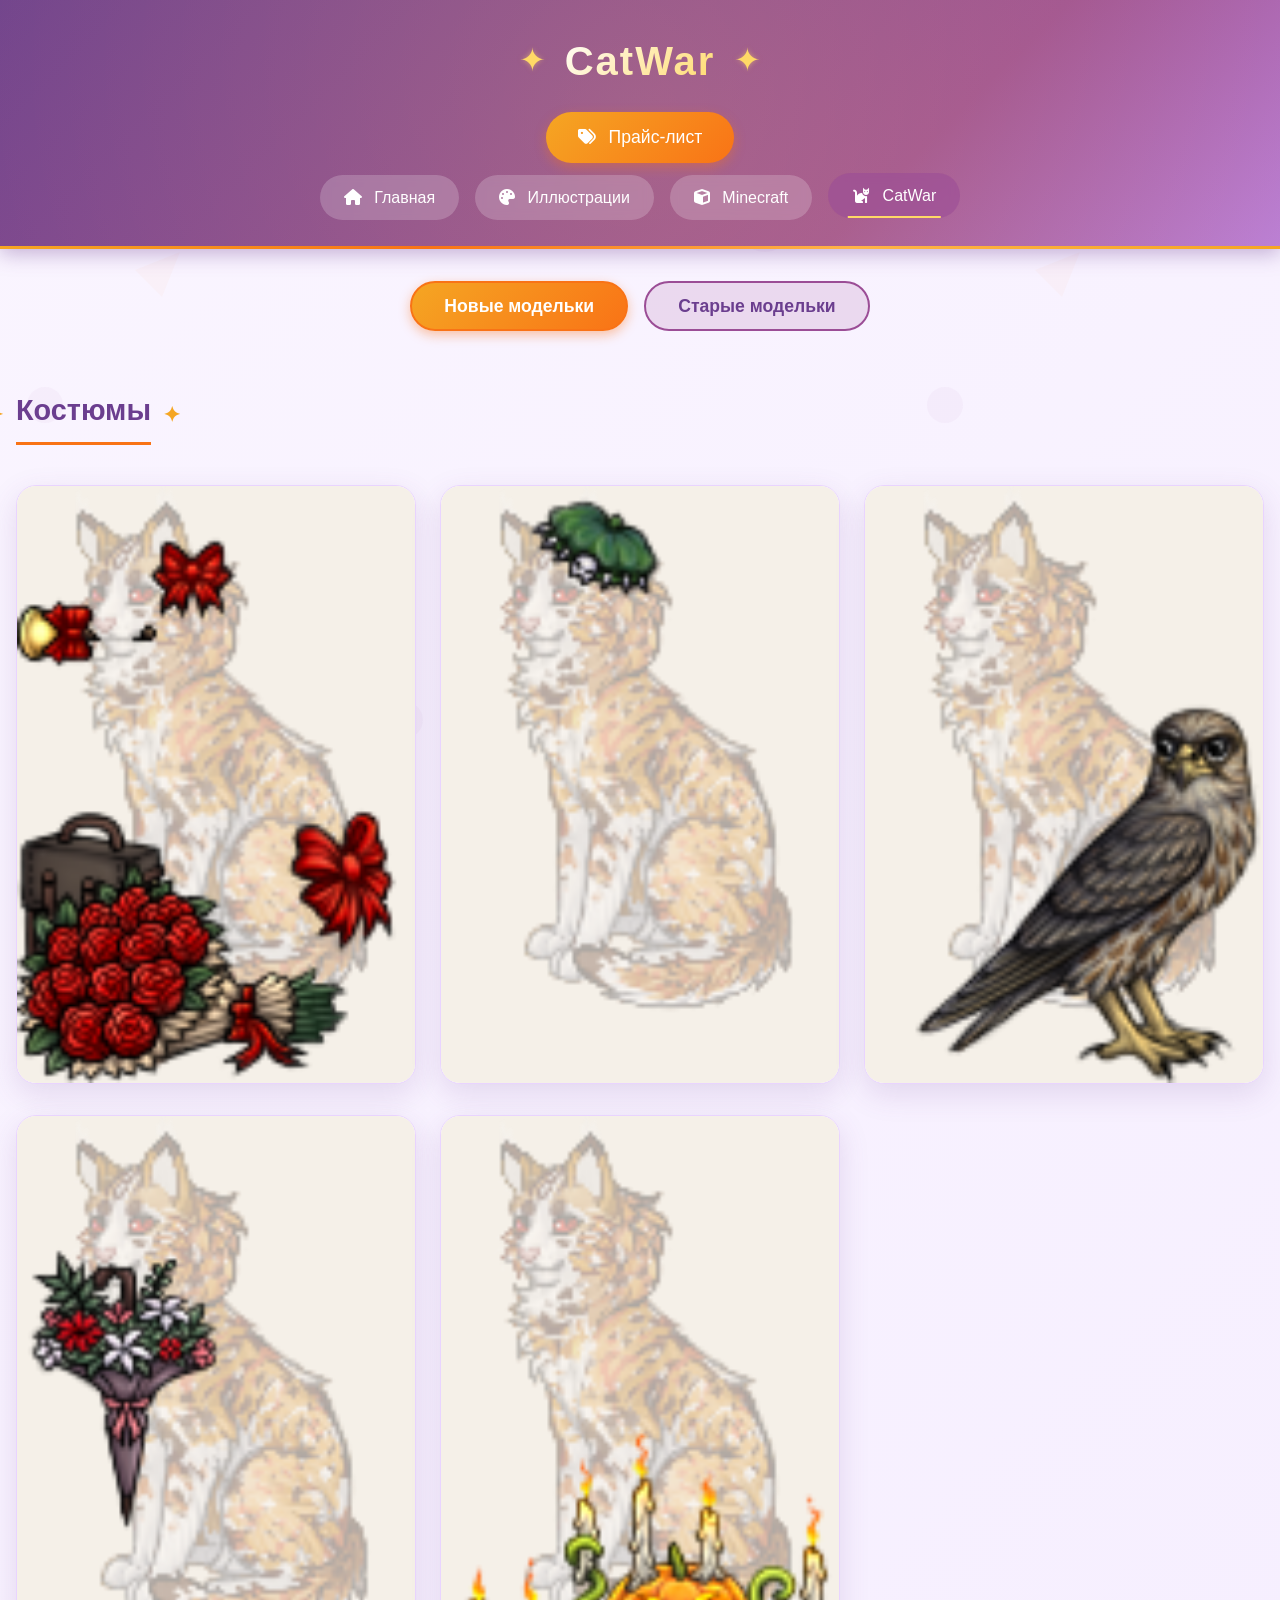
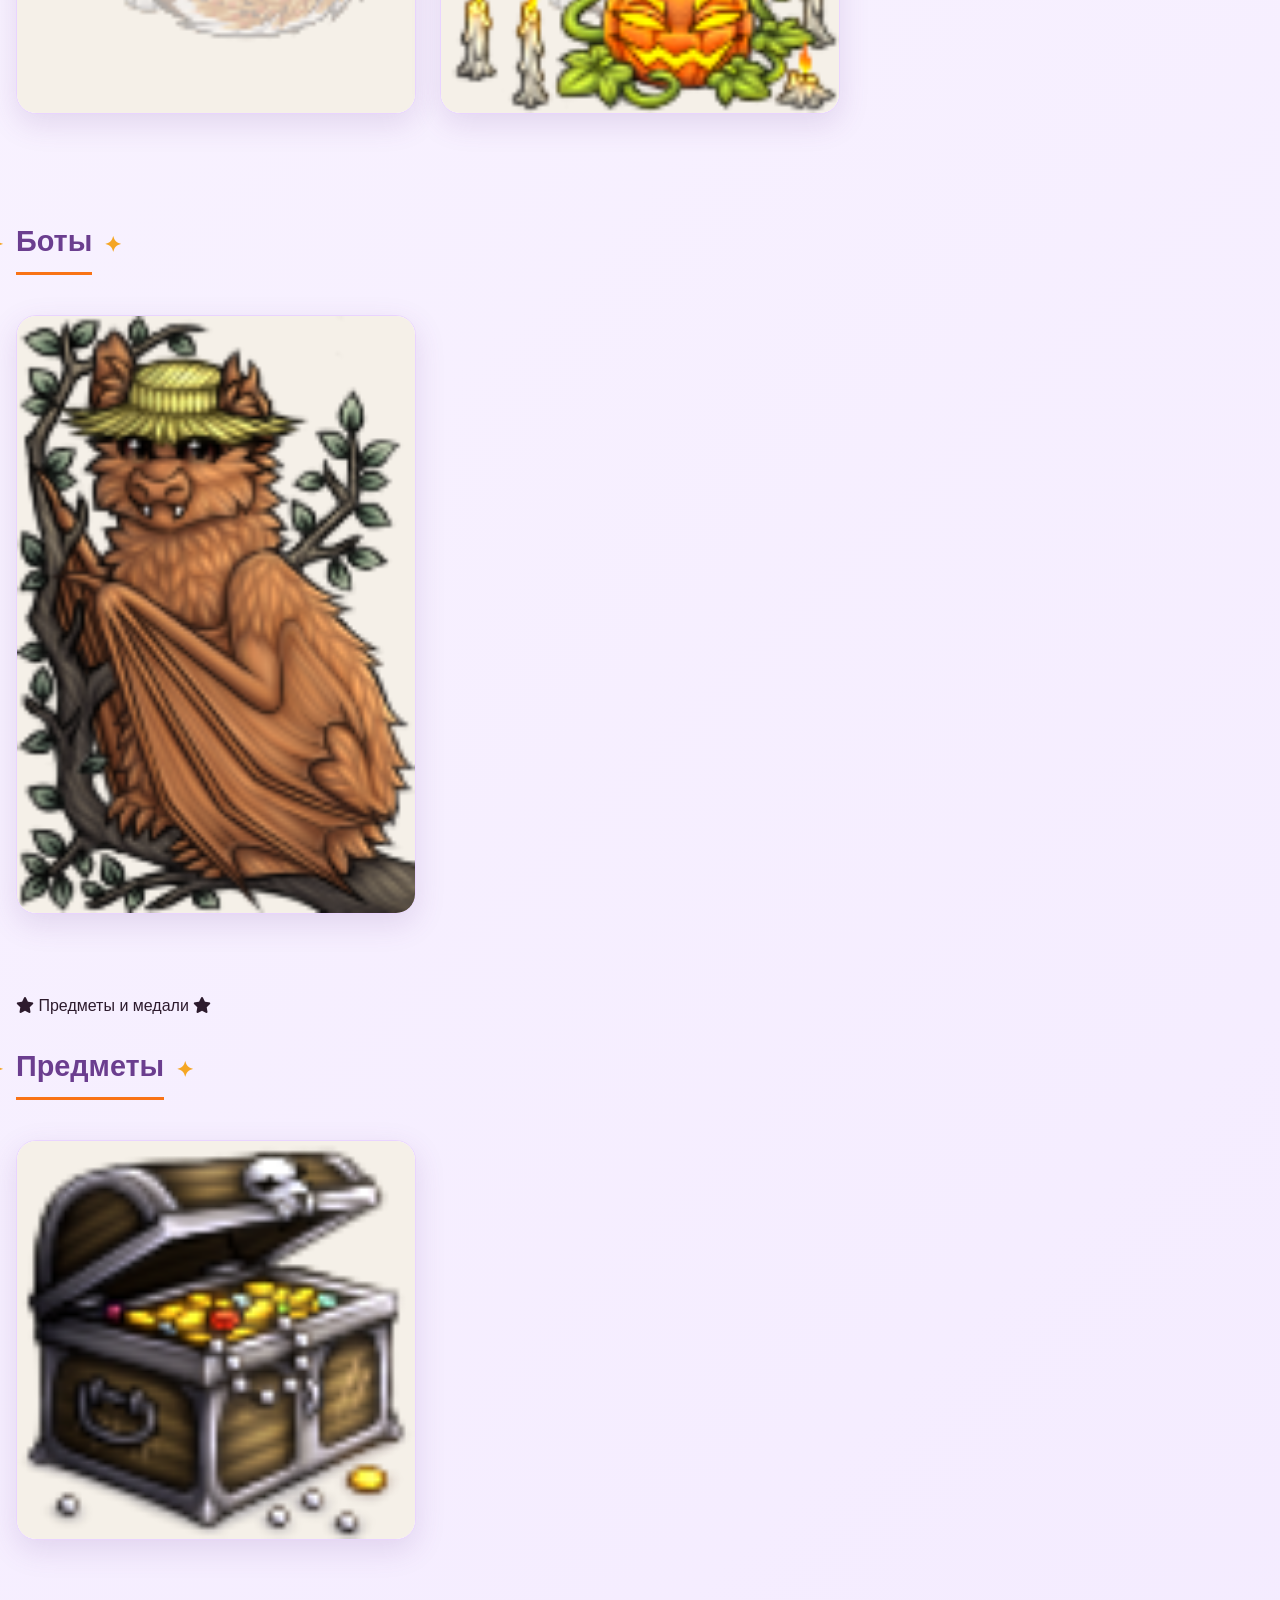
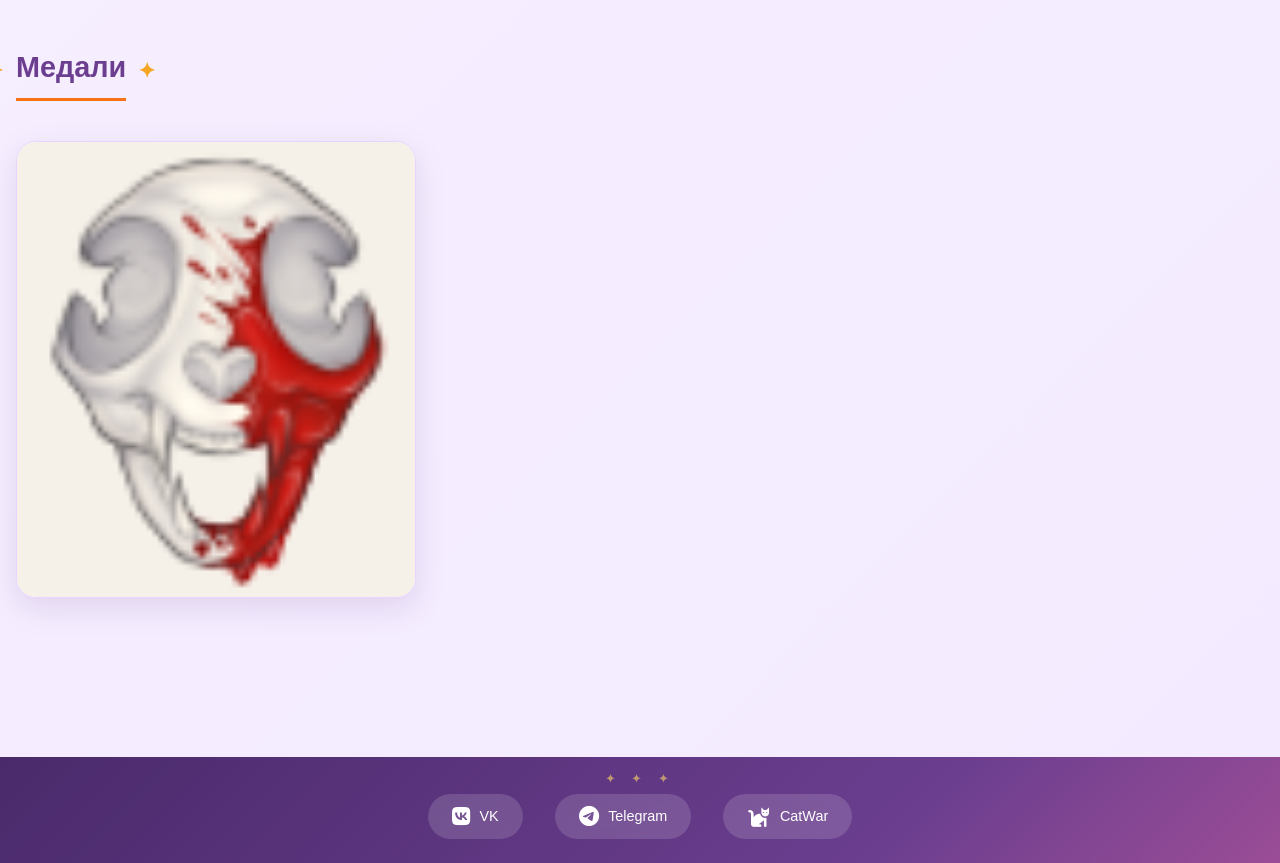
==== commit 71409f37: "Update catwar.html" ====
--- a/catwar.html
+++ b/catwar.html
@@ -30,8 +30,8 @@
     <main>
         <!-- Переключатель для костюмов и ботов -->
         <div class="section-tabs main-tabs">
-            <button class="tab-btn active" data-tab="new">✨ Новые модельки</button>
-            <button class="tab-btn" data-tab="old">📜 Старые модельки</button>
+            <button class="tab-btn active" data-tab="new">Новые модельки</button>
+            <button class="tab-btn" data-tab="old">Старые модельки</button>
         </div>
 
         <!-- Новые модельки (костюмы и боты) -->
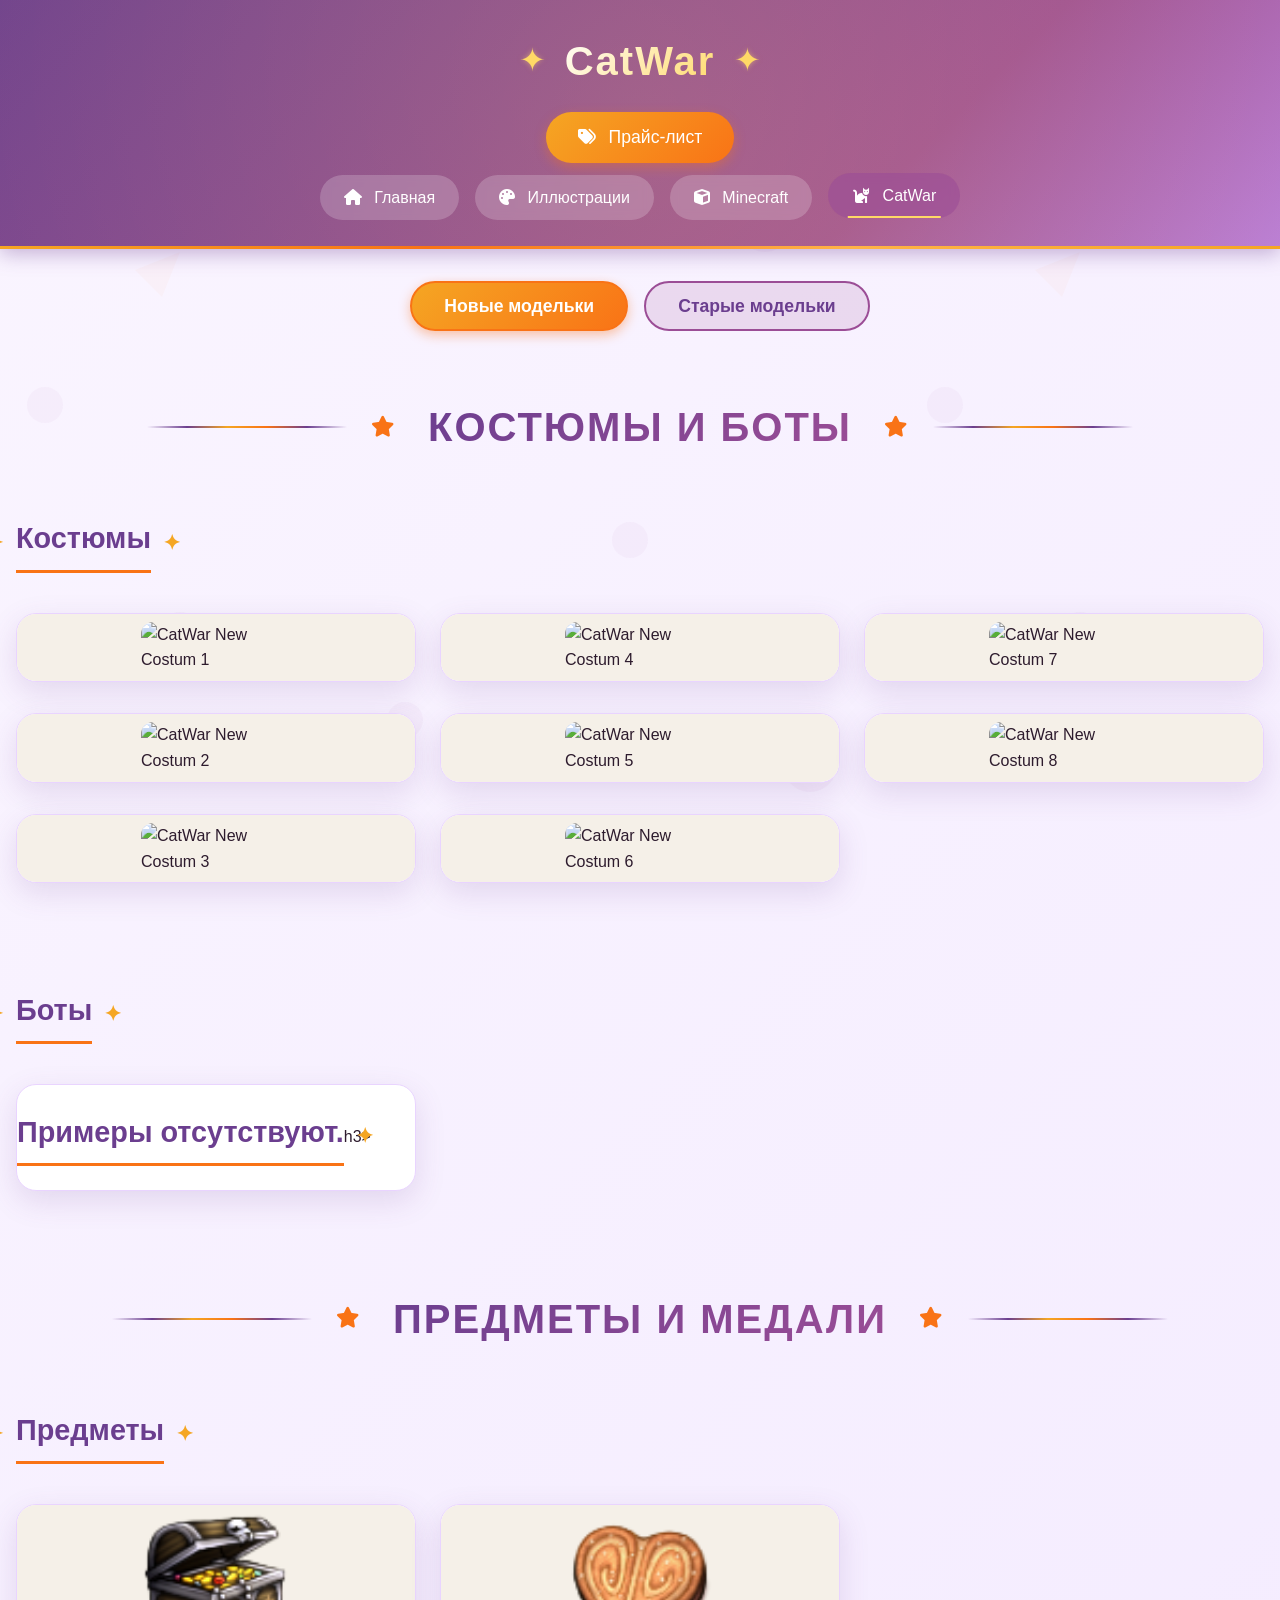
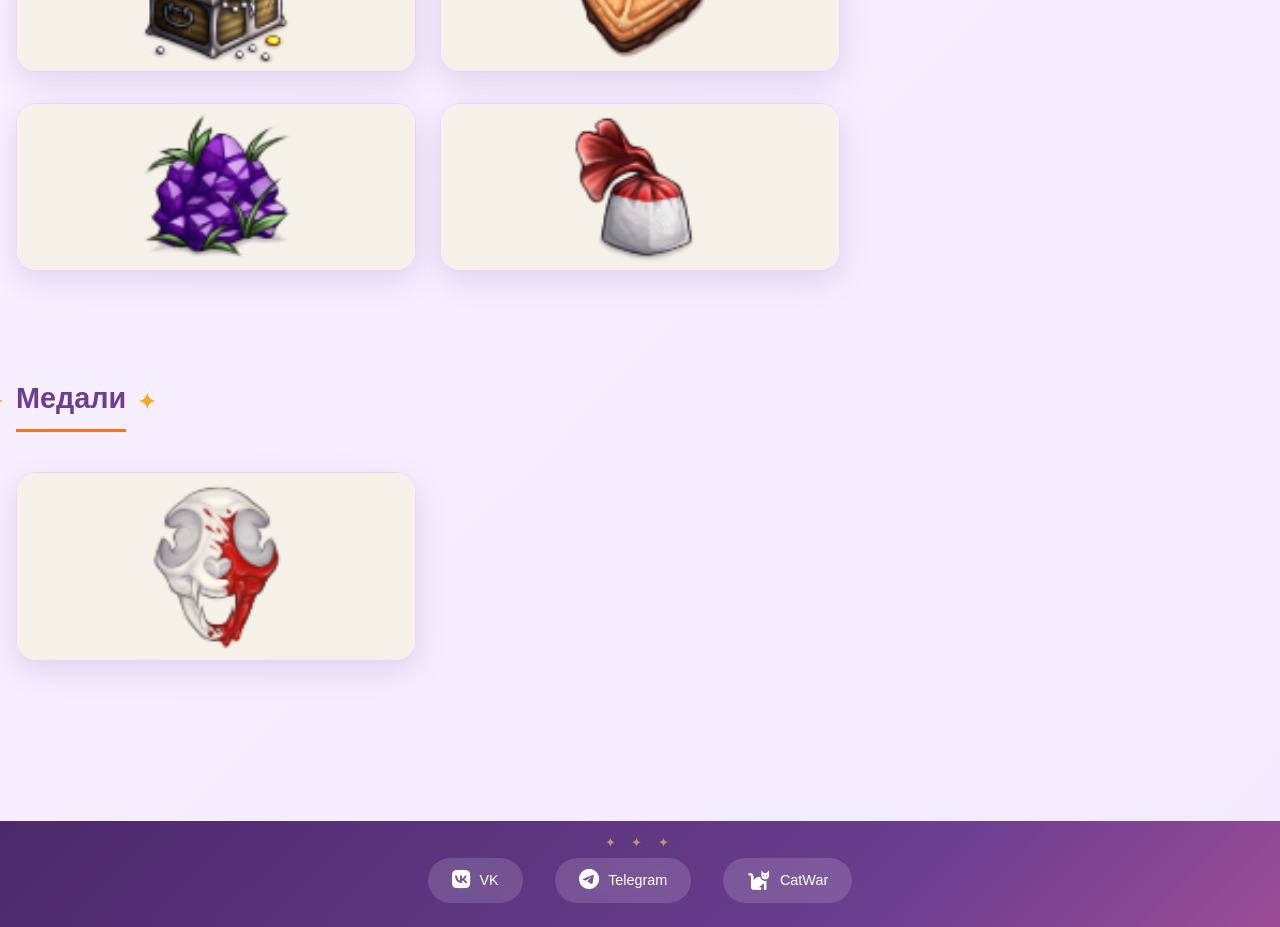
==== commit 7db5a5dd: "Update catwar.html" ====
--- a/catwar.html
+++ b/catwar.html
@@ -33,39 +33,62 @@
             <button class="tab-btn active" data-tab="new">Новые модельки</button>
             <button class="tab-btn" data-tab="old">Старые модельки</button>
         </div>
+        <div class="separator">
+            <i class="fas fa-star"></i>
+            <span>Костюмы и боты</span>
+            <i class="fas fa-star"></i>
+        </div>
 
         <!-- Новые модельки (костюмы и боты) -->
         <div id="new" class="section-content active">
             <div class="category">
                 <h3>Костюмы</h3>
                 <div class="gallery">
-                    <div class="card">
-                        <div class="card-image catwar-image" data-img="images/catwar_costum_1.png">
-                            <img src="images/catwar_costum_1.png" alt="CatWar Costume 1">
-                            <div class="card-overlay"><i class="fas fa-search-plus"></i></div>
-                        </div>
-                    </div>
-                    <div class="card">
-                        <div class="card-image catwar-image" data-img="images/catwar_costum_2.png">
-                            <img src="images/catwar_costum_2.png" alt="CatWar Costume 2">
-                            <div class="card-overlay"><i class="fas fa-search-plus"></i></div>
-                        </div>
-                    </div>
-                    <div class="card">
-                        <div class="card-image catwar-image" data-img="images/catwar_costum_3.png">
-                            <img src="images/catwar_costum_3.png" alt="CatWar Costume 3">
-                            <div class="card-overlay"><i class="fas fa-search-plus"></i></div>
-                        </div>
-                    </div>
-                    <div class="card">
-                        <div class="card-image catwar-image" data-img="images/catwar_costum_4.png">
-                            <img src="images/catwar_costum_4.png" alt="CatWar Costume 4">
-                            <div class="card-overlay"><i class="fas fa-search-plus"></i></div>
-                        </div>
-                    </div>
-                    <div class="card">
-                        <div class="card-image catwar-image" data-img="images/catwar_costum_5.png">
-                            <img src="images/catwar_costum_5.png" alt="CatWar Costume 5">
+                   <div class="card">
+                        <div class="card-image catwar-image" data-img="images/catwar_new_costum_1.png">
+                            <img src="images/catwar_new_costum_1.png" alt="CatWar New Costum 1">
+                            <div class="card-overlay"><i class="fas fa-search-plus"></i></div>
+                        </div>
+                    </div>
+                    <div class="card">
+                        <div class="card-image catwar-image" data-img="images/catwar_new_costum_2.png">
+                            <img src="images/catwar_new_costum_2.png" alt="CatWar New Costum 2">
+                            <div class="card-overlay"><i class="fas fa-search-plus"></i></div>
+                        </div>
+                    </div>
+                    <div class="card">
+                        <div class="card-image catwar-image" data-img="images/catwar_new_costum_3.png">
+                            <img src="images/catwar_new_costum_3.png" alt="CatWar New Costum 3">
+                            <div class="card-overlay"><i class="fas fa-search-plus"></i></div>
+                        </div>
+                    </div>
+                    <div class="card">
+                        <div class="card-image catwar-image" data-img="images/catwar_new_costum_4.png">
+                            <img src="images/catwar_new_costum_4.png" alt="CatWar New Costum 4">
+                            <div class="card-overlay"><i class="fas fa-search-plus"></i></div>
+                        </div>
+                    </div>
+                    <div class="card">
+                        <div class="card-image catwar-image" data-img="images/catwar_new_costum_5.png">
+                            <img src="images/catwar_new_costum_5.png" alt="CatWar New Costum 5">
+                            <div class="card-overlay"><i class="fas fa-search-plus"></i></div>
+                        </div>
+                    </div>
+                    <div class="card">
+                        <div class="card-image catwar-image" data-img="images/catwar_new_costum_6.png">
+                            <img src="images/catwar_new_costum_6.png" alt="CatWar New Costum 6">
+                            <div class="card-overlay"><i class="fas fa-search-plus"></i></div>
+                        </div>
+                    </div>
+                    <div class="card">
+                        <div class="card-image catwar-image" data-img="images/catwar_new_costum_7.png">
+                            <img src="images/catwar_new_costum_7.png" alt="CatWar New Costum 7">
+                            <div class="card-overlay"><i class="fas fa-search-plus"></i></div>
+                        </div>
+                    </div>
+                    <div class="card">
+                        <div class="card-image catwar-image" data-img="images/catwar_new_costum_8.png">
+                            <img src="images/catwar_new_costum_8.png" alt="CatWar New Costum 8">
                             <div class="card-overlay"><i class="fas fa-search-plus"></i></div>
                         </div>
                     </div>
@@ -75,10 +98,7 @@
                 <h3>Боты</h3>
                 <div class="gallery">
                     <div class="card">
-                        <div class="card-image catwar-image" data-img="images/catwar_bot_1.png">
-                            <img src="images/catwar_bot_1.png" alt="CatWar Bot 1">
-                            <div class="card-overlay"><i class="fas fa-search-plus"></i></div>
-                        </div>
+                        <h3>Примеры отсутствуют.</h3>h3>
                     </div>
                 </div>
             </div>
@@ -89,21 +109,33 @@
             <div class="category">
                 <h3>Костюмы</h3>
                 <div class="gallery">
-                    <div class="card">
-                        <div class="card-image catwar-image" data-img="https://via.placeholder.com/400x400?text=Old+Costume+1">
-                            <img src="https://via.placeholder.com/400x400?text=Old+Costume+1" alt="Old Costume 1">
-                            <div class="card-overlay"><i class="fas fa-search-plus"></i></div>
-                        </div>
-                    </div>
-                    <div class="card">
-                        <div class="card-image catwar-image" data-img="https://via.placeholder.com/400x400?text=Old+Costume+2">
-                            <img src="https://via.placeholder.com/400x400?text=Old+Costume+2" alt="Old Costume 2">
-                            <div class="card-overlay"><i class="fas fa-search-plus"></i></div>
-                        </div>
-                    </div>
-                    <div class="card">
-                        <div class="card-image catwar-image" data-img="https://via.placeholder.com/400x400?text=Old+Costume+3">
-                            <img src="https://via.placeholder.com/400x400?text=Old+Costume+3" alt="Old Costume 3">
+                     <div class="card">
+                        <div class="card-image catwar-image" data-img="images/catwar_costum_1.png">
+                            <img src="images/catwar_costum_1.png" alt="CatWar Costume 1">
+                            <div class="card-overlay"><i class="fas fa-search-plus"></i></div>
+                        </div>
+                    </div>
+                    <div class="card">
+                        <div class="card-image catwar-image" data-img="images/catwar_costum_2.png">
+                            <img src="images/catwar_costum_2.png" alt="CatWar Costume 2">
+                            <div class="card-overlay"><i class="fas fa-search-plus"></i></div>
+                        </div>
+                    </div>
+                    <div class="card">
+                        <div class="card-image catwar-image" data-img="images/catwar_costum_3.png">
+                            <img src="images/catwar_costum_3.png" alt="CatWar Costume 3">
+                            <div class="card-overlay"><i class="fas fa-search-plus"></i></div>
+                        </div>
+                    </div>
+                    <div class="card">
+                        <div class="card-image catwar-image" data-img="images/catwar_costum_4.png">
+                            <img src="images/catwar_costum_4.png" alt="CatWar Costume 4">
+                            <div class="card-overlay"><i class="fas fa-search-plus"></i></div>
+                        </div>
+                    </div>
+                    <div class="card">
+                        <div class="card-image catwar-image" data-img="images/catwar_costum_5.png">
+                            <img src="images/catwar_costum_5.png" alt="CatWar Costume 5">
                             <div class="card-overlay"><i class="fas fa-search-plus"></i></div>
                         </div>
                     </div>
@@ -113,20 +145,26 @@
                 <h3>Боты</h3>
                 <div class="gallery">
                     <div class="card">
-                        <div class="card-image catwar-image" data-img="https://via.placeholder.com/400x400?text=Old+Bot+1">
-                            <img src="https://via.placeholder.com/400x400?text=Old+Bot+1" alt="Old Bot 1">
-                            <div class="card-overlay"><i class="fas fa-search-plus"></i></div>
-                        </div>
-                    </div>
-                    <div class="card">
-                        <div class="card-image catwar-image" data-img="https://via.placeholder.com/400x400?text=Old+Bot+2">
-                            <img src="https://via.placeholder.com/400x400?text=Old+Bot+2" alt="Old Bot 2">
-                            <div class="card-overlay"><i class="fas fa-search-plus"></i></div>
-                        </div>
-                    </div>
-                    <div class="card">
-                        <div class="card-image catwar-image" data-img="https://via.placeholder.com/400x400?text=Old+Bot+3">
-                            <img src="https://via.placeholder.com/400x400?text=Old+Bot+3" alt="Old Bot 3">
+                        <div class="card-image catwar-image" data-img="images/catwar_bot_1.png">
+                            <img src="images/catwar_bot_1.png" alt="CatWar Bot 1">
+                            <div class="card-overlay"><i class="fas fa-search-plus"></i></div>
+                        </div>
+                    </div>
+                    <div class="card">
+                        <div class="card-image catwar-image" data-img="images/catwar_bot_2.png">
+                            <img src="images/catwar_bot_2.png" alt="CatWar Bot 2">
+                            <div class="card-overlay"><i class="fas fa-search-plus"></i></div>
+                        </div>
+                    </div>
+                    <div class="card">
+                        <div class="card-image catwar-image" data-img="images/catwar_bot_3.png">
+                            <img src="images/catwar_bot_3.png" alt="CatWar Bot 3">
+                            <div class="card-overlay"><i class="fas fa-search-plus"></i></div>
+                        </div>
+                    </div>
+                    <div class="card">
+                        <div class="card-image catwar-image" data-img="images/catwar_bot_4.png">
+                            <img src="images/catwar_bot_4.png" alt="CatWar Bot 4">
                             <div class="card-overlay"><i class="fas fa-search-plus"></i></div>
                         </div>
                     </div>
@@ -147,6 +185,24 @@
                 <div class="card">
                     <div class="card-image catwar-image" data-img="images/catwar_predmet_1.png">
                         <img src="images/catwar_predmet_1.png" alt="CatWar Item 1">
+                        <div class="card-overlay"><i class="fas fa-search-plus"></i></div>
+                    </div>
+                </div>
+                <div class="card">
+                    <div class="card-image catwar-image" data-img="images/catwar_predmet_2.png">
+                        <img src="images/catwar_predmet_2.png" alt="CatWar Item 2">
+                        <div class="card-overlay"><i class="fas fa-search-plus"></i></div>
+                    </div>
+                </div>
+                <div class="card">
+                    <div class="card-image catwar-image" data-img="images/catwar_predmet_3.png">
+                        <img src="images/catwar_predmet_3.png" alt="CatWar Item 3">
+                        <div class="card-overlay"><i class="fas fa-search-plus"></i></div>
+                    </div>
+                </div>
+                <div class="card">
+                    <div class="card-image catwar-image" data-img="images/catwar_predmet_4.png">
+                        <img src="images/catwar_predmet_4.png" alt="CatWar Item 4">
                         <div class="card-overlay"><i class="fas fa-search-plus"></i></div>
                     </div>
                 </div>
--- a/style.css
+++ b/style.css
@@ -824,7 +824,7 @@
 }
 
 .update-header h3 {
-    font-size: 1rem;
+    font-size: 2.5rem;
     color: #6b3e8f;
     margin-bottom: 0.3rem;
     font-weight: 500;
@@ -835,11 +835,94 @@
     align-items: center;
     gap: 0.5rem;
     color: #9b4d96;
-    font-size: 0.9rem;
+    font-size: 2rem;
 }
 
 .update-date i {
     color: #f97316;
+}
+
+/* Разделитель для предметов и медалей */
+.separator {
+    display: flex;
+    align-items: center;
+    justify-content: center;
+    gap: 1.5rem;
+    margin: 4rem 0 2rem;
+    color: #9b4d96;
+    font-size: 2.5rem;
+    font-weight: 600;
+    text-transform: uppercase;
+    letter-spacing: 2px;
+    position: relative;
+}
+
+.separator i {
+    color: #f97316;
+    font-size: 1.3rem;
+    animation: pulse 2s ease-in-out infinite;
+}
+
+.separator::before,
+.separator::after {
+    content: '';
+    flex: 1;
+    height: 2px;
+    background: linear-gradient(90deg, transparent, #6b3e8f, #f5a623, #f97316, #6b3e8f, transparent);
+    max-width: 200px;
+}
+
+.separator span {
+    background: linear-gradient(135deg, #6b3e8f, #9b4d96);
+    -webkit-background-clip: text;
+    background-clip: text;
+    color: transparent;
+    padding: 0 0.5rem;
+}
+
+@keyframes pulse {
+    0%, 100% { opacity: 0.6; transform: scale(1); }
+    50% { opacity: 1; transform: scale(1.1); }
+}
+
+@media (max-width: 768px) {
+    .separator {
+        font-size: 1.1rem;
+        gap: 0.8rem;
+        margin: 2.5rem 0 1.5rem;
+    }
+    
+    .separator i {
+        font-size: 1rem;
+    }
+    
+    .separator::before,
+    .separator::after {
+        max-width: 100px;
+    }
+}
+/* Специальные стили для CatWar — уменьшаем изображения */
+.catwar-image {
+    display: flex !important;
+    justify-content: center !important;
+    align-items: center !important;
+    background: #f5f0e8;
+    padding: 0.5rem 0 !important;
+}
+
+.catwar-image img {
+    width: 40% !important;
+    max-width: 150px !important;
+    min-width: 80px !important;
+    height: auto !important;
+    display: block !important;
+    border-radius: 12px;
+    margin: 0 auto !important;
+    transition: transform 0.3s;
+}
+
+.catwar-image img:hover {
+    transform: scale(1.05);
 }
 
 /* Подвал */
@@ -922,6 +1005,10 @@
 
 .social-link.telegram:hover {
     background: #26a5e4;
+}
+
+.social-link.catwar:hover {
+    background: #6b3e8f;
 }
 
 /* Модальное окно */
@@ -1098,4 +1185,15 @@
         width: auto;
         flex: 2;
     }
-}
+    
+    .separator {
+        font-size: 1rem;
+        margin: 2rem 0 1rem;
+    }
+    
+    .catwar-image img {
+        max-width: 100px !important;
+        min-width: 60px !important;
+        width: 35% !important;
+    }
+}
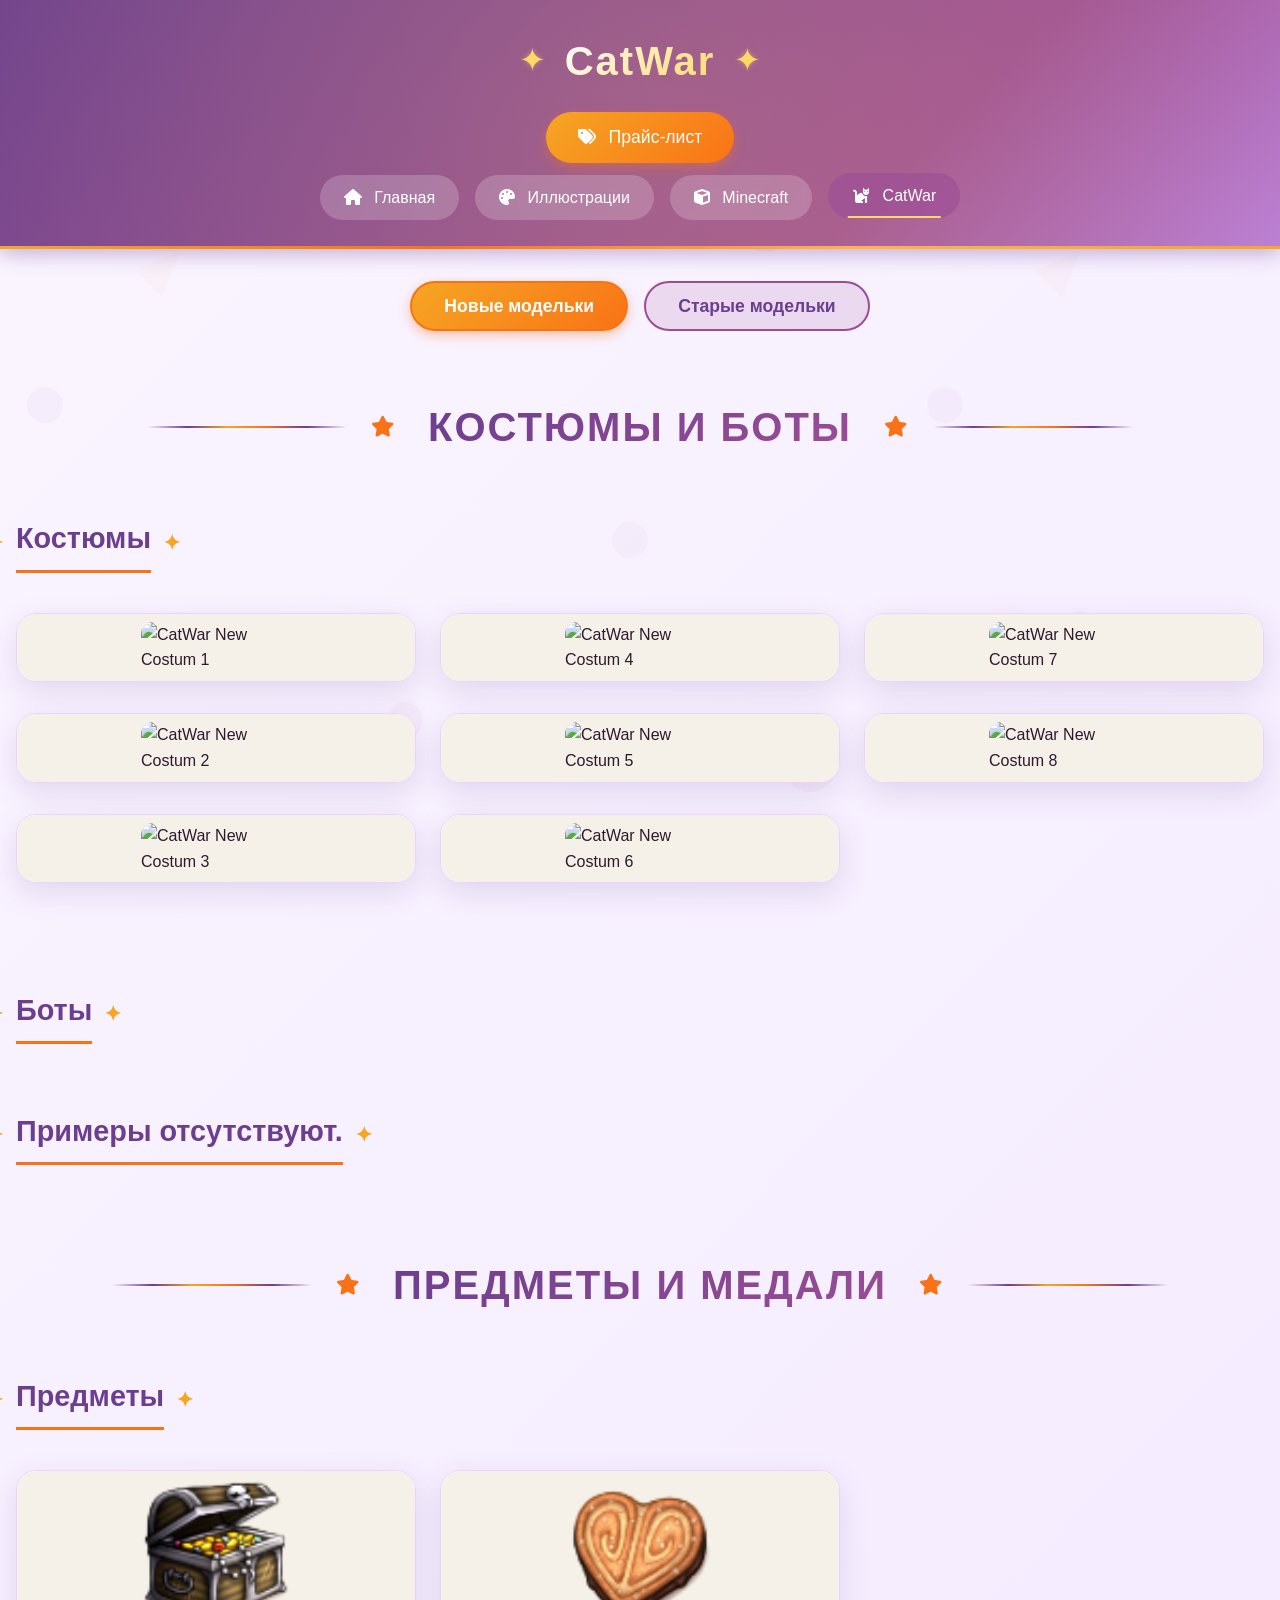
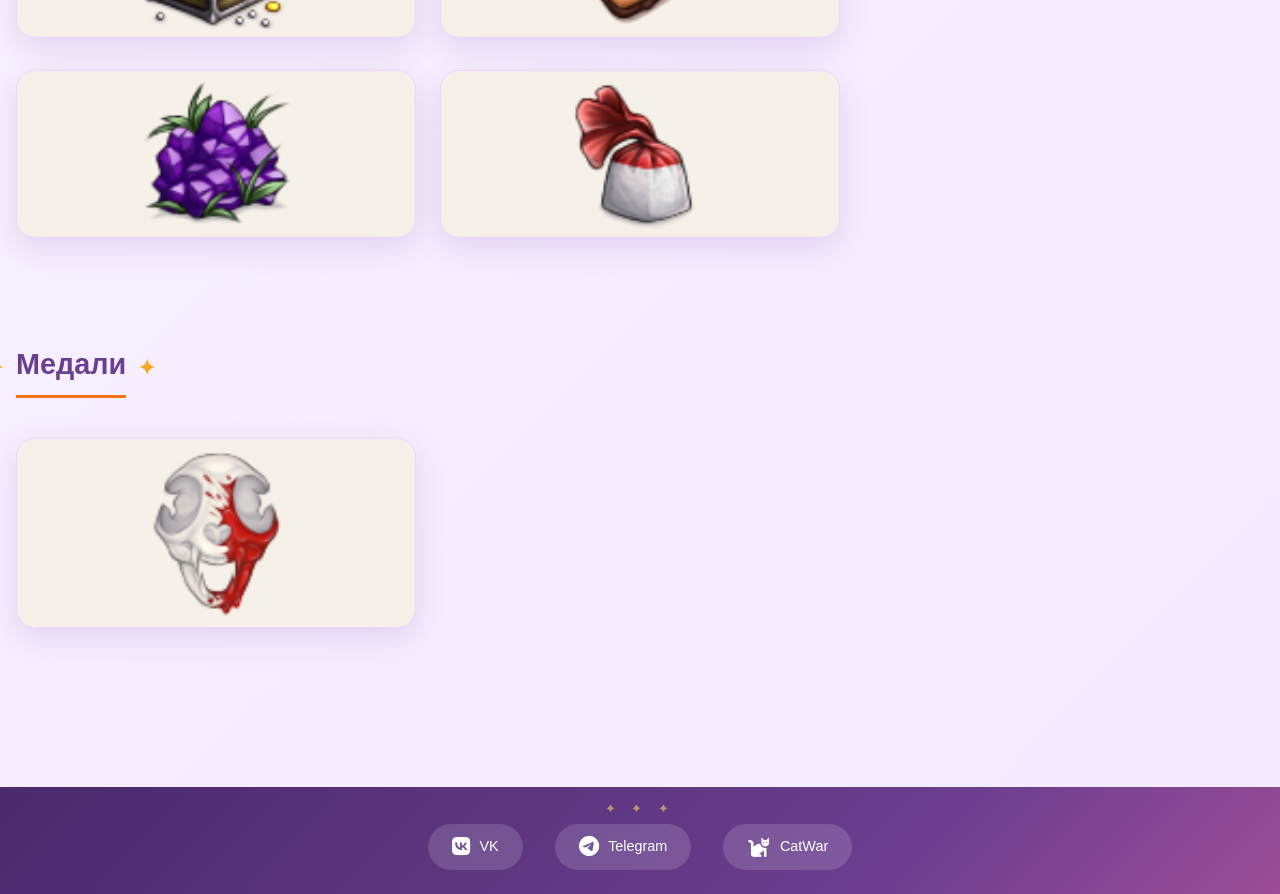
==== commit cbd4961c: "Update catwar.html" ====
--- a/catwar.html
+++ b/catwar.html
@@ -97,9 +97,7 @@
             <div class="category">
                 <h3>Боты</h3>
                 <div class="gallery">
-                    <div class="card">
-                        <h3>Примеры отсутствуют.</h3>h3>
-                    </div>
+                        <h3>Примеры отсутствуют.</h3>
                 </div>
             </div>
         </div>
